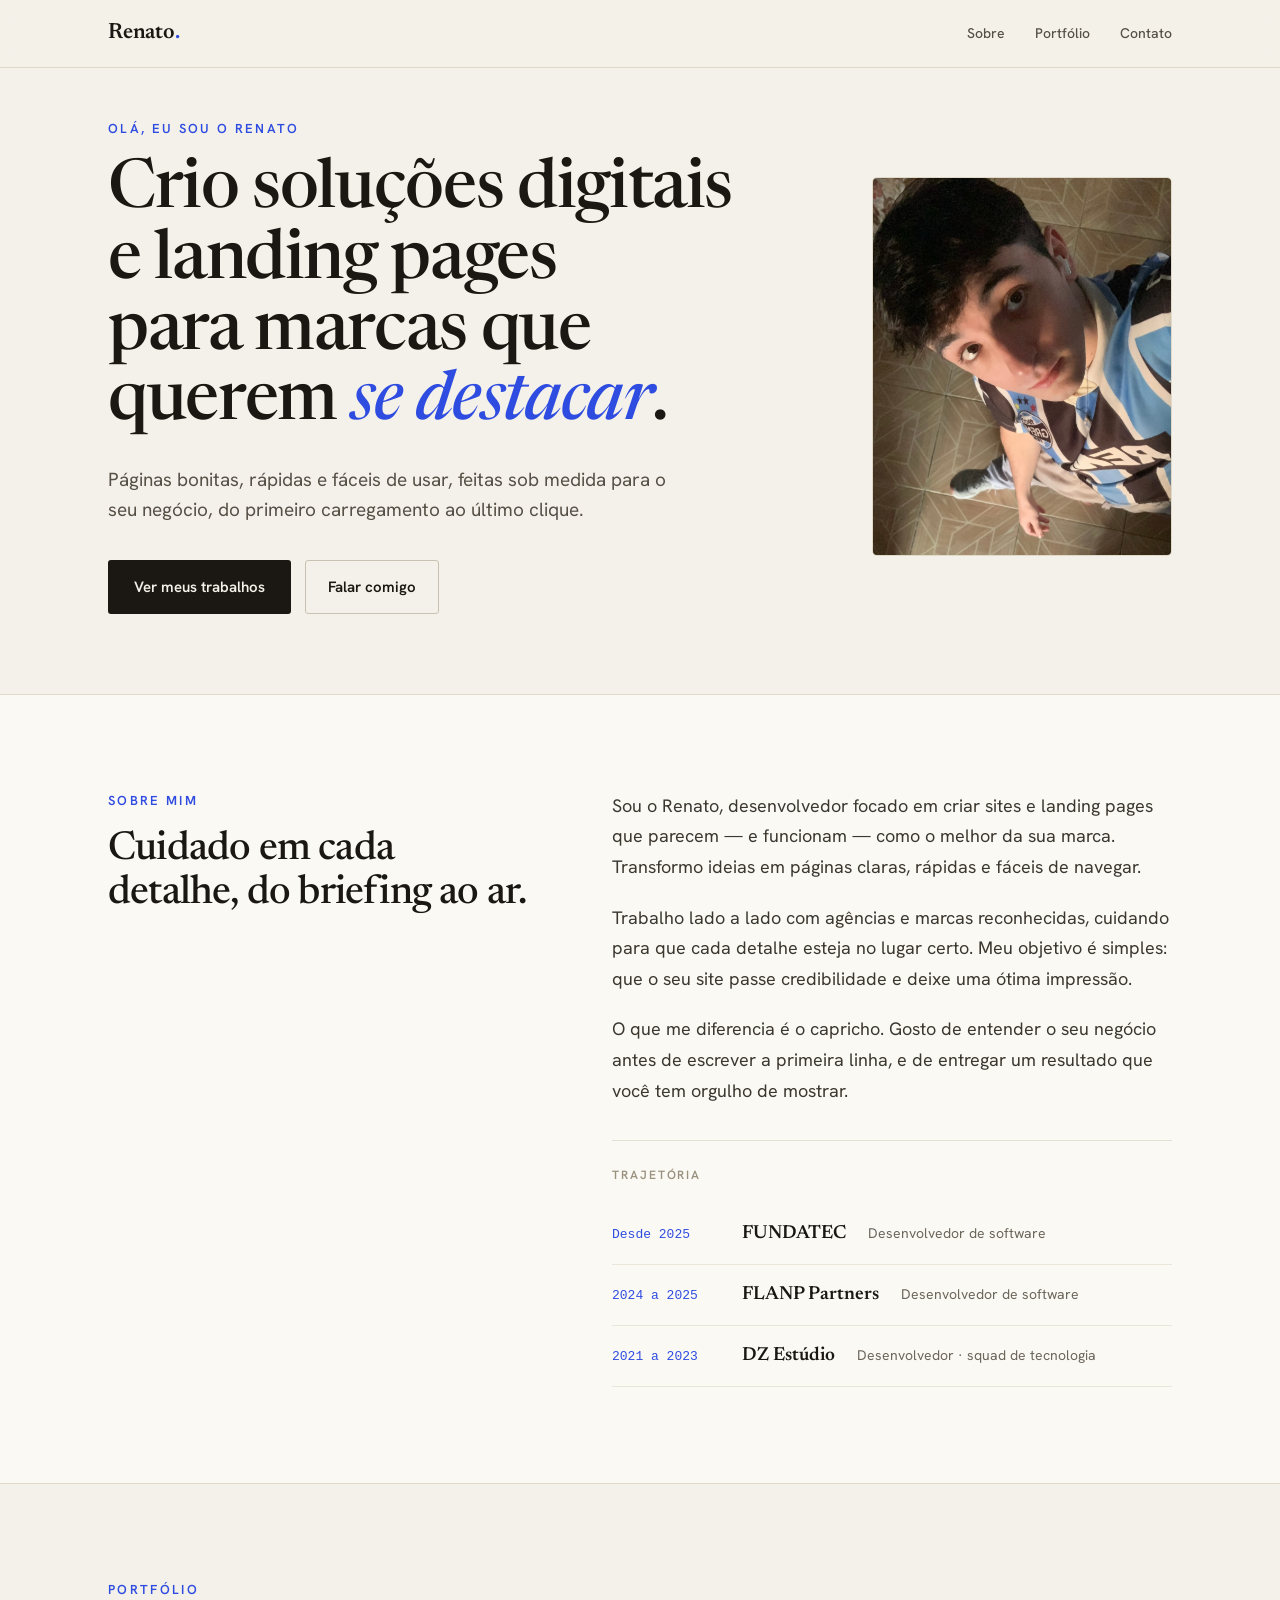
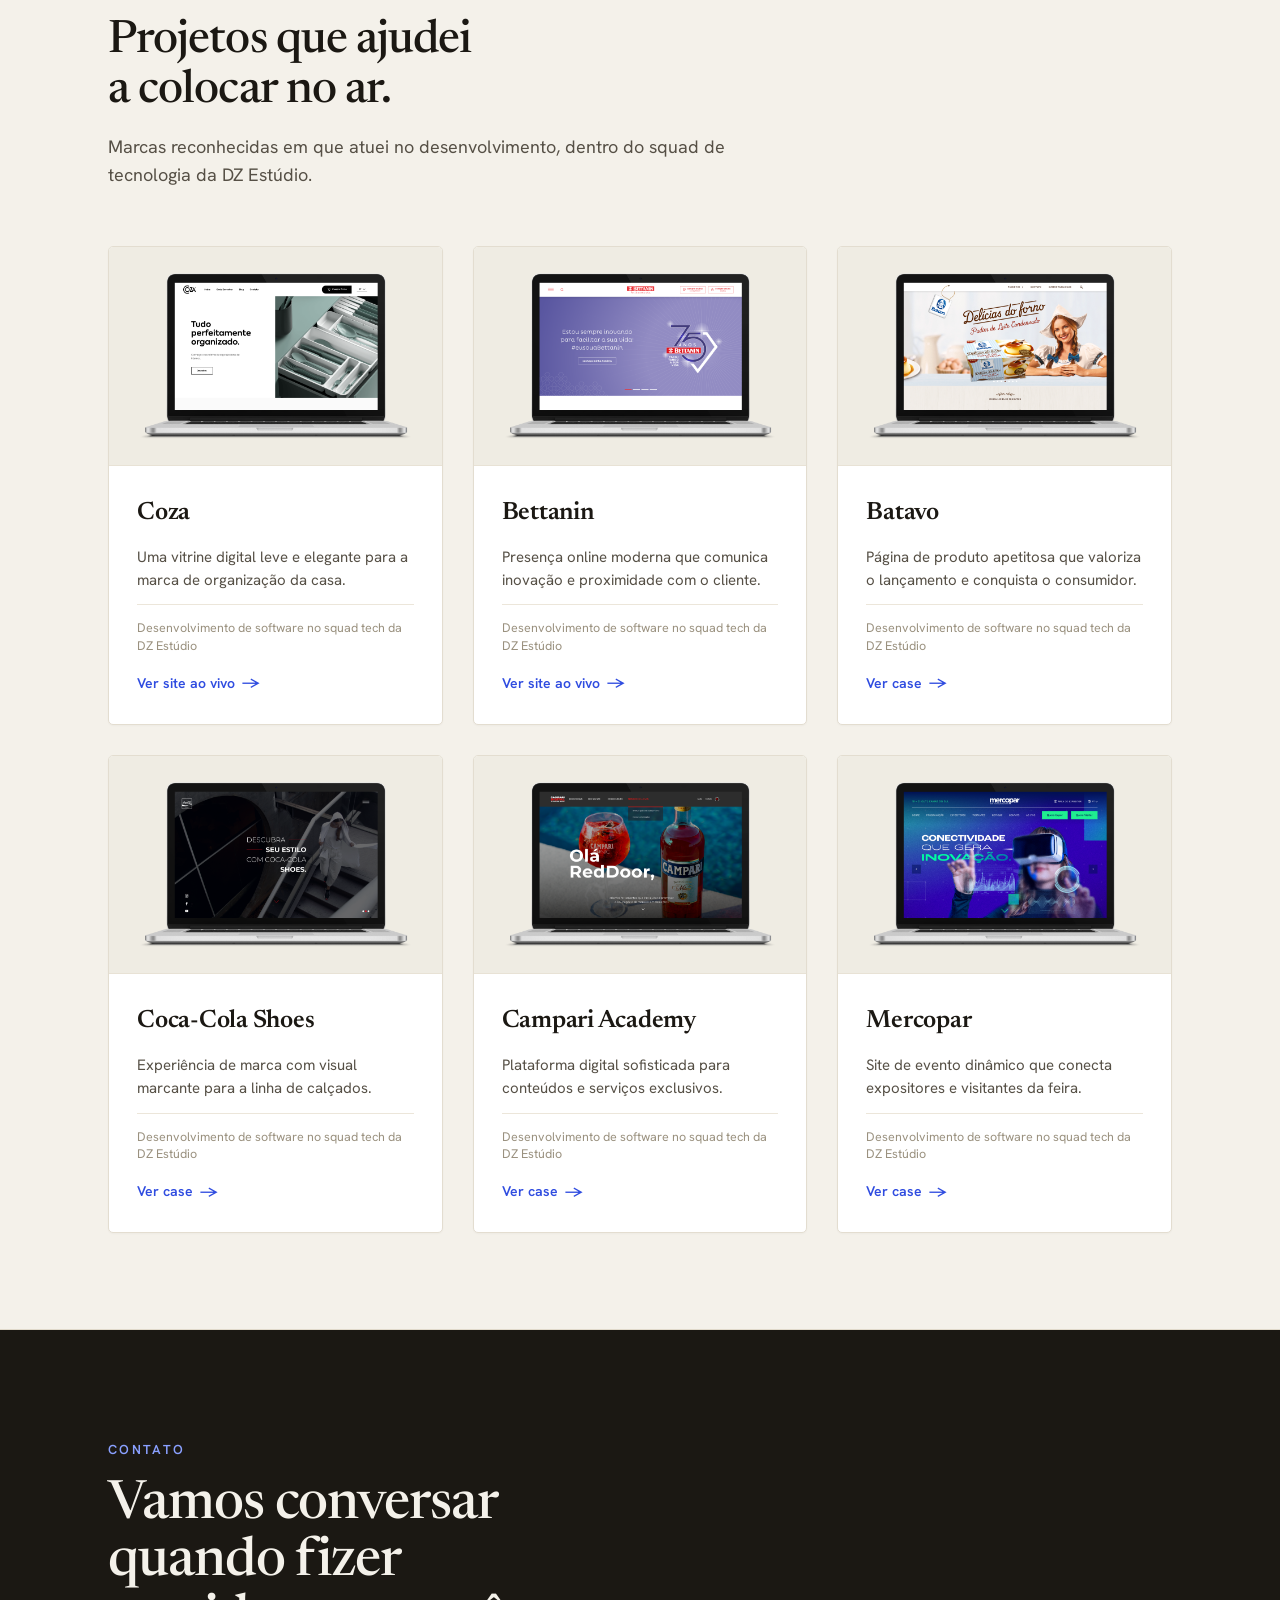
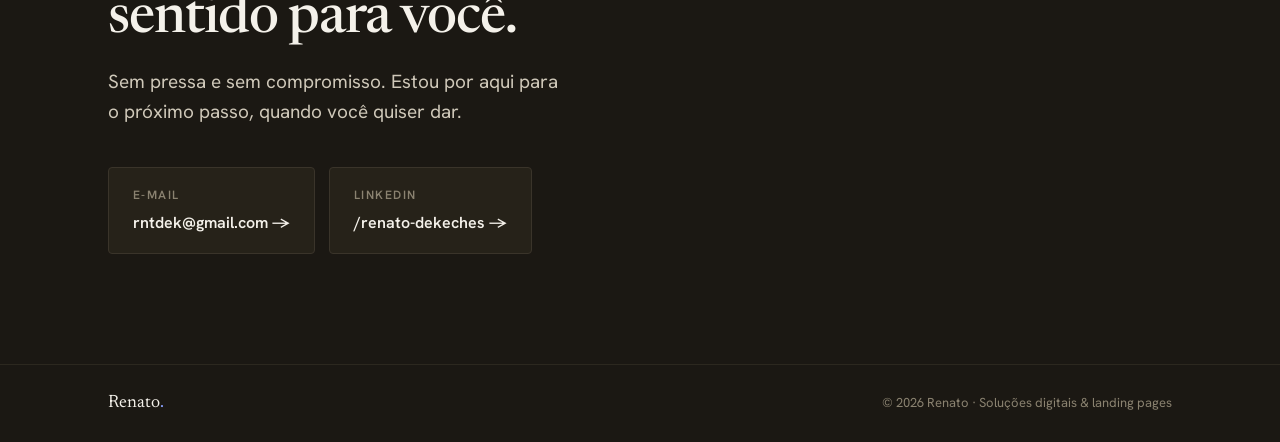
==== index.html @ 1111ec4d "pilot" ====
<!DOCTYPE html>
<html lang="pt-BR">
<head>
  <meta charset="utf-8">
  <meta name="viewport" content="width=device-width, initial-scale=1">
  <title>Renato · Desenvolvedor de software — Soluções digitais e landing pages</title>
  <meta name="description" content="Renato, desenvolvedor de software. Crio sites e landing pages bonitas, rápidas e fáceis de usar, sob medida para marcas que querem se destacar.">

  <!-- Fontes (Google Fonts) -->
  <link rel="preconnect" href="https://fonts.googleapis.com">
  <link rel="preconnect" href="https://fonts.gstatic.com" crossorigin>
  <link rel="stylesheet" href="https://fonts.googleapis.com/css2?family=Hanken+Grotesk:wght@400;500;600;700&family=Newsreader:ital,wght@0,400;0,500;0,600;1,400;1,500&display=swap">

  <!-- Estilos -->
  <link rel="stylesheet" href="css/style.css">
</head>
<body>

  <!-- ============================================================
       CABEÇALHO / NAVEGAÇÃO
       ============================================================ -->
  <header class="site-header">
    <div class="container site-header__inner">
      <a href="#top" class="brand">Renato<span class="brand__dot">.</span></a>
      <nav class="nav" aria-label="Navegação principal">
        <a href="#sobre" class="nav__link">Sobre</a>
        <a href="#portfolio" class="nav__link">Portfólio</a>
        <a href="#contato" class="nav__link">Contato</a>
      </nav>
    </div>
  </header>

  <a id="top"></a>

  <!-- ============================================================
       HERO
       ============================================================ -->
  <section class="hero">
    <div class="container hero__inner">
      <div class="hero__text">
        <p class="eyebrow">Olá, eu sou o Renato</p>
        <h1 class="hero__title">Crio soluções digitais e landing pages para marcas que querem <em>se destacar</em>.</h1>
        <p class="hero__lead">Páginas bonitas, rápidas e fáceis de usar, feitas sob medida para o seu negócio, do primeiro carregamento ao último clique.</p>
        <div class="btn-group">
          <a href="#portfolio" class="btn btn--solid">Ver meus trabalhos</a>
          <a href="#contato" class="btn btn--outline">Falar comigo</a>
        </div>
      </div>
      <div class="hero__media">
        <img src="imgs/photo.jpeg" alt="Retrato de Renato, desenvolvedor de software" class="hero__photo" width="1125" height="1613">
      </div>
    </div>
  </section>

  <!-- ============================================================
       SOBRE
       ============================================================ -->
  <section id="sobre" class="about">
    <div class="container about__inner">
      <div class="about__head">
        <p class="eyebrow">Sobre mim</p>
        <h2 class="about__title">Cuidado em cada detalhe, do briefing ao ar.</h2>
      </div>

      <div class="about__body">
        <p>Sou o Renato, desenvolvedor focado em criar sites e landing pages que parecem — e funcionam — como o melhor da sua marca. Transformo ideias em páginas claras, rápidas e fáceis de navegar.</p>
        <p>Trabalho lado a lado com agências e marcas reconhecidas, cuidando para que cada detalhe esteja no lugar certo. Meu objetivo é simples: que o seu site passe credibilidade e deixe uma ótima impressão.</p>
        <p>O que me diferencia é o capricho. Gosto de entender o seu negócio antes de escrever a primeira linha, e de entregar um resultado que você tem orgulho de mostrar.</p>

        <!-- Trajetória -->
        <div class="timeline">
          <p class="timeline__label">Trajetória</p>
          <ul class="timeline__list">
            <li class="timeline__item">
              <span class="timeline__period">Desde 2025</span>
              <span class="timeline__place">FUNDATEC</span>
              <span class="timeline__role">Desenvolvedor de software</span>
            </li>
            <li class="timeline__item">
              <span class="timeline__period">2024 a 2025</span>
              <span class="timeline__place">FLANP Partners</span>
              <span class="timeline__role">Desenvolvedor de software</span>
            </li>
            <li class="timeline__item">
              <span class="timeline__period">2021 a 2023</span>
              <span class="timeline__place">DZ Estúdio</span>
              <span class="timeline__role">Desenvolvedor · squad de tecnologia</span>
            </li>
          </ul>
        </div>
      </div>
    </div>
  </section>

  <!-- ============================================================
       PORTFÓLIO
       ============================================================ -->
  <section id="portfolio" class="portfolio">
    <div class="container">
      <div class="portfolio__head">
        <p class="eyebrow">Portfólio</p>
        <h2 class="portfolio__title">Projetos que ajudei a colocar no ar.</h2>
        <p class="portfolio__lead">Marcas reconhecidas em que atuei no desenvolvimento, dentro do squad de tecnologia da DZ Estúdio.</p>
      </div>

      <div class="portfolio__grid">

        <!-- Coza -->
        <article class="card">
          <div class="card__media">
            <img src="imgs/coza.png" alt="Site da marca Coza" loading="lazy" class="card__img">
          </div>
          <div class="card__body">
            <h3 class="card__title">Coza</h3>
            <p class="card__text">Uma vitrine digital leve e elegante para a marca de organização da casa.</p>
            <p class="card__role">Desenvolvimento de software no squad tech da DZ Estúdio</p>
            <a href="https://www.coza.com.br/" class="card__link" target="_blank" rel="noopener noreferrer">Ver site ao vivo <span aria-hidden="true">→</span></a>
          </div>
        </article>

        <!-- Bettanin -->
        <article class="card">
          <div class="card__media">
            <img src="imgs/bettanin.png" alt="Site da marca Bettanin" loading="lazy" class="card__img">
          </div>
          <div class="card__body">
            <h3 class="card__title">Bettanin</h3>
            <p class="card__text">Presença online moderna que comunica inovação e proximidade com o cliente.</p>
            <p class="card__role">Desenvolvimento de software no squad tech da DZ Estúdio</p>
            <a href="https://www.bettanin.com.br/" class="card__link" target="_blank" rel="noopener noreferrer">Ver site ao vivo <span aria-hidden="true">→</span></a>
          </div>
        </article>

        <!-- Batavo -->
        <article class="card">
          <div class="card__media">
            <img src="imgs/batavo.png" alt="Site da marca Batavo" loading="lazy" class="card__img">
          </div>
          <div class="card__body">
            <h3 class="card__title">Batavo</h3>
            <p class="card__text">Página de produto apetitosa que valoriza o lançamento e conquista o consumidor.</p>
            <p class="card__role">Desenvolvimento de software no squad tech da DZ Estúdio</p>
            <a href="https://www.linkedin.com/pulse/voc%C3%AA-conhece-o-squad-de-tecnologia-da-dz-dzestudio" class="card__link" target="_blank" rel="noopener noreferrer">Ver case <span aria-hidden="true">→</span></a>
          </div>
        </article>

        <!-- Coca-Cola Shoes -->
        <article class="card">
          <div class="card__media">
            <img src="imgs/cc-shoes.png" alt="Site da linha Coca-Cola Shoes" loading="lazy" class="card__img">
          </div>
          <div class="card__body">
            <h3 class="card__title">Coca-Cola Shoes</h3>
            <p class="card__text">Experiência de marca com visual marcante para a linha de calçados.</p>
            <p class="card__role">Desenvolvimento de software no squad tech da DZ Estúdio</p>
            <a href="https://www.linkedin.com/pulse/voc%C3%AA-conhece-o-squad-de-tecnologia-da-dz-dzestudio" class="card__link" target="_blank" rel="noopener noreferrer">Ver case <span aria-hidden="true">→</span></a>
          </div>
        </article>

        <!-- Campari Academy -->
        <article class="card">
          <div class="card__media">
            <img src="imgs/campari-academy.png" alt="Site da Campari Academy" loading="lazy" class="card__img">
          </div>
          <div class="card__body">
            <h3 class="card__title">Campari Academy</h3>
            <p class="card__text">Plataforma digital sofisticada para conteúdos e serviços exclusivos.</p>
            <p class="card__role">Desenvolvimento de software no squad tech da DZ Estúdio</p>
            <a href="#" class="card__link" target="_blank" rel="noopener noreferrer">Ver case <span aria-hidden="true">→</span></a>
          </div>
        </article>

        <!-- Mercopar -->
        <article class="card">
          <div class="card__media">
            <img src="imgs/mercopar2023.png" alt="Site do evento Mercopar 2023" loading="lazy" class="card__img">
          </div>
          <div class="card__body">
            <h3 class="card__title">Mercopar</h3>
            <p class="card__text">Site de evento dinâmico que conecta expositores e visitantes da feira.</p>
            <p class="card__role">Desenvolvimento de software no squad tech da DZ Estúdio</p>
            <a href="https://www.linkedin.com/pulse/voc%C3%AA-conhece-o-squad-de-tecnologia-da-dz-dzestudio" class="card__link" target="_blank" rel="noopener noreferrer">Ver case <span aria-hidden="true">→</span></a>
          </div>
        </article>

      </div>
    </div>
  </section>

  <!-- ============================================================
       CONTATO
       ============================================================ -->
  <section id="contato" class="contact">
    <div class="container">
      <p class="eyebrow eyebrow--light">Contato</p>
      <h2 class="contact__title">Vamos conversar quando fizer sentido para você.</h2>
      <p class="contact__lead">Sem pressa e sem compromisso. Estou por aqui para o próximo passo, quando você quiser dar.</p>

      <div class="contact__channels">
        <a href="mailto:rntdek@gmail.com" class="channel">
          <span class="channel__label">E-mail</span>
          <span class="channel__value">rntdek@gmail.com →</span>
        </a>
        <a href="https://www.linkedin.com/in/renato-dekeches/" class="channel" target="_blank" rel="noopener noreferrer">
          <span class="channel__label">LinkedIn</span>
          <span class="channel__value">/renato-dekeches →</span>
        </a>
      </div>
    </div>
  </section>

  <!-- ============================================================
       RODAPÉ
       ============================================================ -->
  <footer class="site-footer">
    <div class="container site-footer__inner">
      <span class="site-footer__brand">Renato<span class="brand__dot brand__dot--light">.</span></span>
      <span>© <span id="year">2026</span> Renato · Soluções digitais &amp; landing pages</span>
    </div>
  </footer>

  <script src="js/script.js" defer></script>
</body>
</html>
---- css/style.css ----
/* ============================================================
   PORTFÓLIO RENATO — Folha de estilo
   Organização:
     1. Variáveis (cores, fontes, espaçamentos)
     2. Reset e base
     3. Utilitários (container, eyebrow, botões)
     4. Cabeçalho / navegação
     5. Hero
     6. Sobre + Trajetória
     7. Portfólio (grid + cards)
     8. Contato
     9. Rodapé
    10. Responsivo (ajustes mobile)
   ============================================================ */

/* ============================================================
   1. VARIÁVEIS
   ============================================================ */
:root {
  /* Cores — claras */
  --cor-fundo: #f4f1ea;
  --cor-fundo-suave: #fbf9f4;
  --cor-fundo-card: #ffffff;
  --cor-texto: #1b1813;
  --cor-texto-suave: #565046;
  --cor-texto-medio: #6b655a;
  --cor-texto-fraco: #9a917f;

  /* Cores — acento */
  --cor-acento: #2f4ce0;
  --cor-acento-claro: #8aa0ff;

  /* Cores — bordas */
  --cor-borda: #e0d9ca;
  --cor-borda-clara: #ece6da;
  --cor-borda-card: #e3ddd0;

  /* Cores — seção escura (contato/rodapé) */
  --cor-escuro-fundo: #1b1813;
  --cor-escuro-card: #262219;
  --cor-escuro-borda: #3a342a;
  --cor-escuro-texto: #f4f1ea;
  --cor-escuro-texto-suave: #cfc8b9;
  --cor-escuro-muted: #8a8270;

  /* Tipografia */
  --fonte-corpo: 'Hanken Grotesk', system-ui, -apple-system, BlinkMacSystemFont, sans-serif;
  --fonte-titulo: 'Newsreader', Georgia, 'Times New Roman', serif;
  --fonte-mono: ui-monospace, SFMono-Regular, Menlo, monospace;

  /* Layout / espaçamentos */
  --largura-max: 1160px;
  --espaco-lateral: clamp(20px, 5vw, 48px);
  --raio: 5px;
}

/* ============================================================
   2. RESET E BASE
   ============================================================ */
* {
  margin: 0;
  padding: 0;
  box-sizing: border-box;
}

html {
  scroll-behavior: smooth;
}

body {
  background: var(--cor-fundo);
  color: var(--cor-texto);
  font-family: var(--fonte-corpo);
  line-height: 1.6;
  -webkit-font-smoothing: antialiased;
}

img {
  max-width: 100%;
  display: block;
}

a {
  color: inherit;
}

::selection {
  background: var(--cor-acento);
  color: #fff;
}

/* ============================================================
   3. UTILITÁRIOS
   ============================================================ */
.container {
  max-width: var(--largura-max);
  margin: 0 auto;
  padding-left: var(--espaco-lateral);
  padding-right: var(--espaco-lateral);
}

/* Rótulo pequeno em maiúsculas acima dos títulos */
.eyebrow {
  font-size: 13px;
  letter-spacing: 0.18em;
  text-transform: uppercase;
  color: var(--cor-acento);
  font-weight: 600;
  margin-bottom: 16px;
}

.eyebrow--light {
  color: var(--cor-acento-claro);
}

/* Botões */
.btn-group {
  display: flex;
  flex-wrap: wrap;
  gap: 14px;
}

.btn {
  display: inline-flex;
  align-items: center;
  gap: 8px;
  text-decoration: none;
  font-size: 15px;
  font-weight: 600;
  padding: 14px 26px;
  border-radius: 3px;
  transition: opacity 0.2s ease, background-color 0.2s ease;
}

.btn--solid {
  background: var(--cor-texto);
  color: var(--cor-fundo);
}

.btn--solid:hover {
  opacity: 0.88;
}

.btn--outline {
  background: transparent;
  color: var(--cor-texto);
  border: 1px solid #c9c1b1;
  padding: 14px 22px;
}

.btn--outline:hover {
  background: rgba(27, 24, 19, 0.05);
}

/* Marca / logo textual */
.brand {
  font-family: var(--fonte-titulo);
  font-size: 22px;
  font-weight: 600;
  letter-spacing: -0.01em;
  text-decoration: none;
  color: var(--cor-texto);
}

.brand__dot {
  color: var(--cor-acento);
}

.brand__dot--light {
  color: var(--cor-acento-claro);
}

/* ============================================================
   4. CABEÇALHO / NAVEGAÇÃO
   ============================================================ */
.site-header {
  position: sticky;
  top: 0;
  z-index: 20;
  background: rgba(244, 241, 234, 0.82);
  backdrop-filter: blur(10px);
  -webkit-backdrop-filter: blur(10px);
  border-bottom: 1px solid var(--cor-borda);
}

.site-header__inner {
  display: flex;
  align-items: center;
  justify-content: space-between;
  gap: 16px;
  padding-top: 16px;
  padding-bottom: 16px;
}

.nav {
  display: flex;
  align-items: center;
  gap: clamp(14px, 3vw, 30px);
  font-size: 14px;
  font-weight: 500;
}

.nav__link {
  color: var(--cor-texto-suave);
  text-decoration: none;
  transition: color 0.2s ease;
}

.nav__link:hover {
  color: var(--cor-acento);
}

/* ============================================================
   5. HERO
   ============================================================ */
.hero__inner {
  display: flex;
  flex-wrap: wrap;
  gap: clamp(32px, 5vw, 64px);
  align-items: center;
  padding-top: clamp(28px, 4vw, 56px);
  padding-bottom: clamp(36px, 7vw, 80px);
}

.hero__text {
  flex: 1 1 420px;
  min-width: 300px;
}

.hero__title {
  font-family: var(--fonte-titulo);
  font-weight: 500;
  font-size: clamp(38px, 6.4vw, 68px);
  line-height: 1.04;
  letter-spacing: -0.02em;
  margin-bottom: 26px;
  text-wrap: balance;
}

.hero__title em {
  font-style: italic;
  color: var(--cor-acento);
}

.hero__lead {
  font-size: clamp(16px, 2vw, 19px);
  color: var(--cor-texto-suave);
  max-width: 30em;
  margin-bottom: 34px;
}

.hero__media {
  flex: 0 1 300px;
  min-width: 240px;
  display: flex;
  justify-content: center;
}

.hero__photo {
  width: 100%;
  max-width: 320px;
  height: auto;
  border-radius: var(--raio);
  border: 1px solid var(--cor-borda);
}

/* ============================================================
   6. SOBRE + TRAJETÓRIA
   ============================================================ */
.about {
  border-top: 1px solid var(--cor-borda);
  background: var(--cor-fundo-suave);
}

.about__inner {
  display: flex;
  flex-wrap: wrap;
  gap: clamp(36px, 6vw, 80px);
  padding-top: clamp(48px, 8vw, 96px);
  padding-bottom: clamp(48px, 8vw, 96px);
}

.about__head {
  flex: 1 1 260px;
  min-width: 240px;
}

.about__title {
  font-family: var(--fonte-titulo);
  font-weight: 500;
  font-size: clamp(28px, 4vw, 40px);
  line-height: 1.1;
  letter-spacing: -0.02em;
  text-wrap: balance;
}

.about__body {
  flex: 2 1 420px;
  min-width: 300px;
  display: flex;
  flex-direction: column;
  gap: 20px;
  font-size: clamp(16px, 1.6vw, 18px);
  line-height: 1.7;
  color: #3c3830;
  max-width: 56ch;
}

/* Trajetória */
.timeline {
  margin-top: 14px;
  border-top: 1px solid #e6e0d3;
  padding-top: 24px;
}

.timeline__label {
  font-size: 12px;
  letter-spacing: 0.16em;
  text-transform: uppercase;
  color: var(--cor-texto-fraco);
  font-weight: 600;
  margin-bottom: 18px;
}

.timeline__list {
  list-style: none;
  display: flex;
  flex-direction: column;
}

.timeline__item {
  display: flex;
  flex-wrap: wrap;
  gap: 6px 22px;
  align-items: baseline;
  padding: 14px 0;
  border-bottom: 1px solid var(--cor-borda-clara);
}

.timeline__period {
  font-family: var(--fonte-mono);
  font-size: 13px;
  color: var(--cor-acento);
  min-width: 108px;
  font-weight: 500;
}

.timeline__place {
  font-family: var(--fonte-titulo);
  font-size: 19px;
  font-weight: 600;
  color: var(--cor-texto);
}

.timeline__role {
  font-size: 14px;
  color: var(--cor-texto-medio);
}

/* ============================================================
   7. PORTFÓLIO (grid + cards)
   ============================================================ */
.portfolio {
  border-top: 1px solid var(--cor-borda);
}

.portfolio > .container {
  padding-top: clamp(48px, 8vw, 96px);
  padding-bottom: clamp(48px, 8vw, 96px);
}

.portfolio__head {
  max-width: 640px;
  margin-bottom: clamp(34px, 5vw, 56px);
}

.portfolio__title {
  font-family: var(--fonte-titulo);
  font-weight: 500;
  font-size: clamp(28px, 4.4vw, 46px);
  line-height: 1.08;
  letter-spacing: -0.02em;
  margin-bottom: 16px;
  text-wrap: balance;
}

.portfolio__lead {
  font-size: clamp(15px, 1.7vw, 18px);
  color: var(--cor-texto-suave);
}

.portfolio__grid {
  display: grid;
  grid-template-columns: repeat(auto-fill, minmax(300px, 1fr));
  gap: clamp(20px, 2.5vw, 30px);
}

/* Card de projeto */
.card {
  display: flex;
  flex-direction: column;
  background: var(--cor-fundo-card);
  border: 1px solid var(--cor-borda-card);
  border-radius: var(--raio);
  overflow: hidden;
  box-shadow: 0 1px 2px rgba(27, 24, 19, 0.03);
  transition: transform 0.2s ease, box-shadow 0.2s ease;
}

.card:hover {
  transform: translateY(-3px);
  box-shadow: 0 10px 26px rgba(27, 24, 19, 0.08);
}

.card__media {
  background: #efece3;
  aspect-ratio: 16 / 10;
  display: flex;
  align-items: center;
  justify-content: center;
  padding: clamp(14px, 3vw, 26px);
  border-bottom: 1px solid #e8e2d5;
}

.card__img {
  max-width: 100%;
  max-height: 100%;
  object-fit: contain;
}

.card__body {
  padding: clamp(20px, 3vw, 28px);
  display: flex;
  flex-direction: column;
  gap: 12px;
  flex: 1;
}

.card__title {
  font-family: var(--fonte-titulo);
  font-weight: 600;
  font-size: clamp(21px, 2.2vw, 25px);
  letter-spacing: -0.01em;
}

.card__text {
  font-size: 15px;
  line-height: 1.55;
  color: var(--cor-texto-suave);
  flex: 1;
}

.card__role {
  font-size: 12.5px;
  line-height: 1.4;
  color: var(--cor-texto-fraco);
  padding-top: 14px;
  border-top: 1px solid var(--cor-borda-clara);
}

.card__link {
  display: inline-flex;
  align-items: center;
  gap: 7px;
  align-self: flex-start;
  color: var(--cor-acento);
  text-decoration: none;
  font-size: 14px;
  font-weight: 600;
  margin-top: 4px;
}

.card__link:hover {
  text-decoration: underline;
}

.card__link span {
  font-size: 16px;
}

/* ============================================================
   8. CONTATO
   ============================================================ */
.contact {
  border-top: 1px solid var(--cor-borda);
  background: var(--cor-escuro-fundo);
  color: var(--cor-escuro-texto);
}

.contact > .container {
  padding-top: clamp(56px, 9vw, 110px);
  padding-bottom: clamp(56px, 9vw, 110px);
}

.contact__title {
  font-family: var(--fonte-titulo);
  font-weight: 500;
  font-size: clamp(30px, 5vw, 54px);
  line-height: 1.06;
  letter-spacing: -0.02em;
  margin-bottom: 18px;
  max-width: 16ch;
  text-wrap: balance;
}

.contact__lead {
  font-size: clamp(16px, 1.8vw, 19px);
  color: var(--cor-escuro-texto-suave);
  max-width: 42ch;
  margin-bottom: 40px;
}

.contact__channels {
  display: flex;
  flex-wrap: wrap;
  gap: 14px;
}

.channel {
  display: flex;
  flex-direction: column;
  gap: 4px;
  text-decoration: none;
  background: var(--cor-escuro-card);
  border: 1px solid var(--cor-escuro-borda);
  border-radius: 4px;
  padding: 18px 24px;
  min-width: 200px;
  transition: border-color 0.2s ease, transform 0.2s ease;
}

.channel:hover {
  border-color: var(--cor-acento-claro);
  transform: translateY(-2px);
}

.channel__label {
  font-size: 12px;
  letter-spacing: 0.12em;
  text-transform: uppercase;
  color: var(--cor-escuro-muted);
  font-weight: 600;
}

.channel__value {
  font-size: 16px;
  color: var(--cor-escuro-texto);
  font-weight: 600;
}

/* ============================================================
   9. RODAPÉ
   ============================================================ */
.site-footer {
  background: var(--cor-escuro-fundo);
  color: var(--cor-escuro-muted);
  border-top: 1px solid #2c281f;
}

.site-footer__inner {
  display: flex;
  flex-wrap: wrap;
  gap: 10px;
  align-items: center;
  justify-content: space-between;
  font-size: 13px;
  padding-top: 24px;
  padding-bottom: 24px;
}

.site-footer__brand {
  font-family: var(--fonte-titulo);
  font-size: 18px;
  color: var(--cor-escuro-texto);
}

/* ============================================================
   10. RESPONSIVO (ajustes mobile)
   O layout já é fluido via flex-wrap, grid auto-fill e clamp().
   Aqui ficam só os ajustes finos para telas pequenas.
   ============================================================ */
@media (max-width: 600px) {
  /* No mobile a foto aparece antes do texto no hero */
  .hero__media {
    order: -1;
  }

  /* Card de projeto ocupa a largura toda */
  .portfolio__grid {
    grid-template-columns: 1fr;
  }

  /* Canais de contato empilhados em largura total */
  .channel {
    flex: 1 1 100%;
  }
}
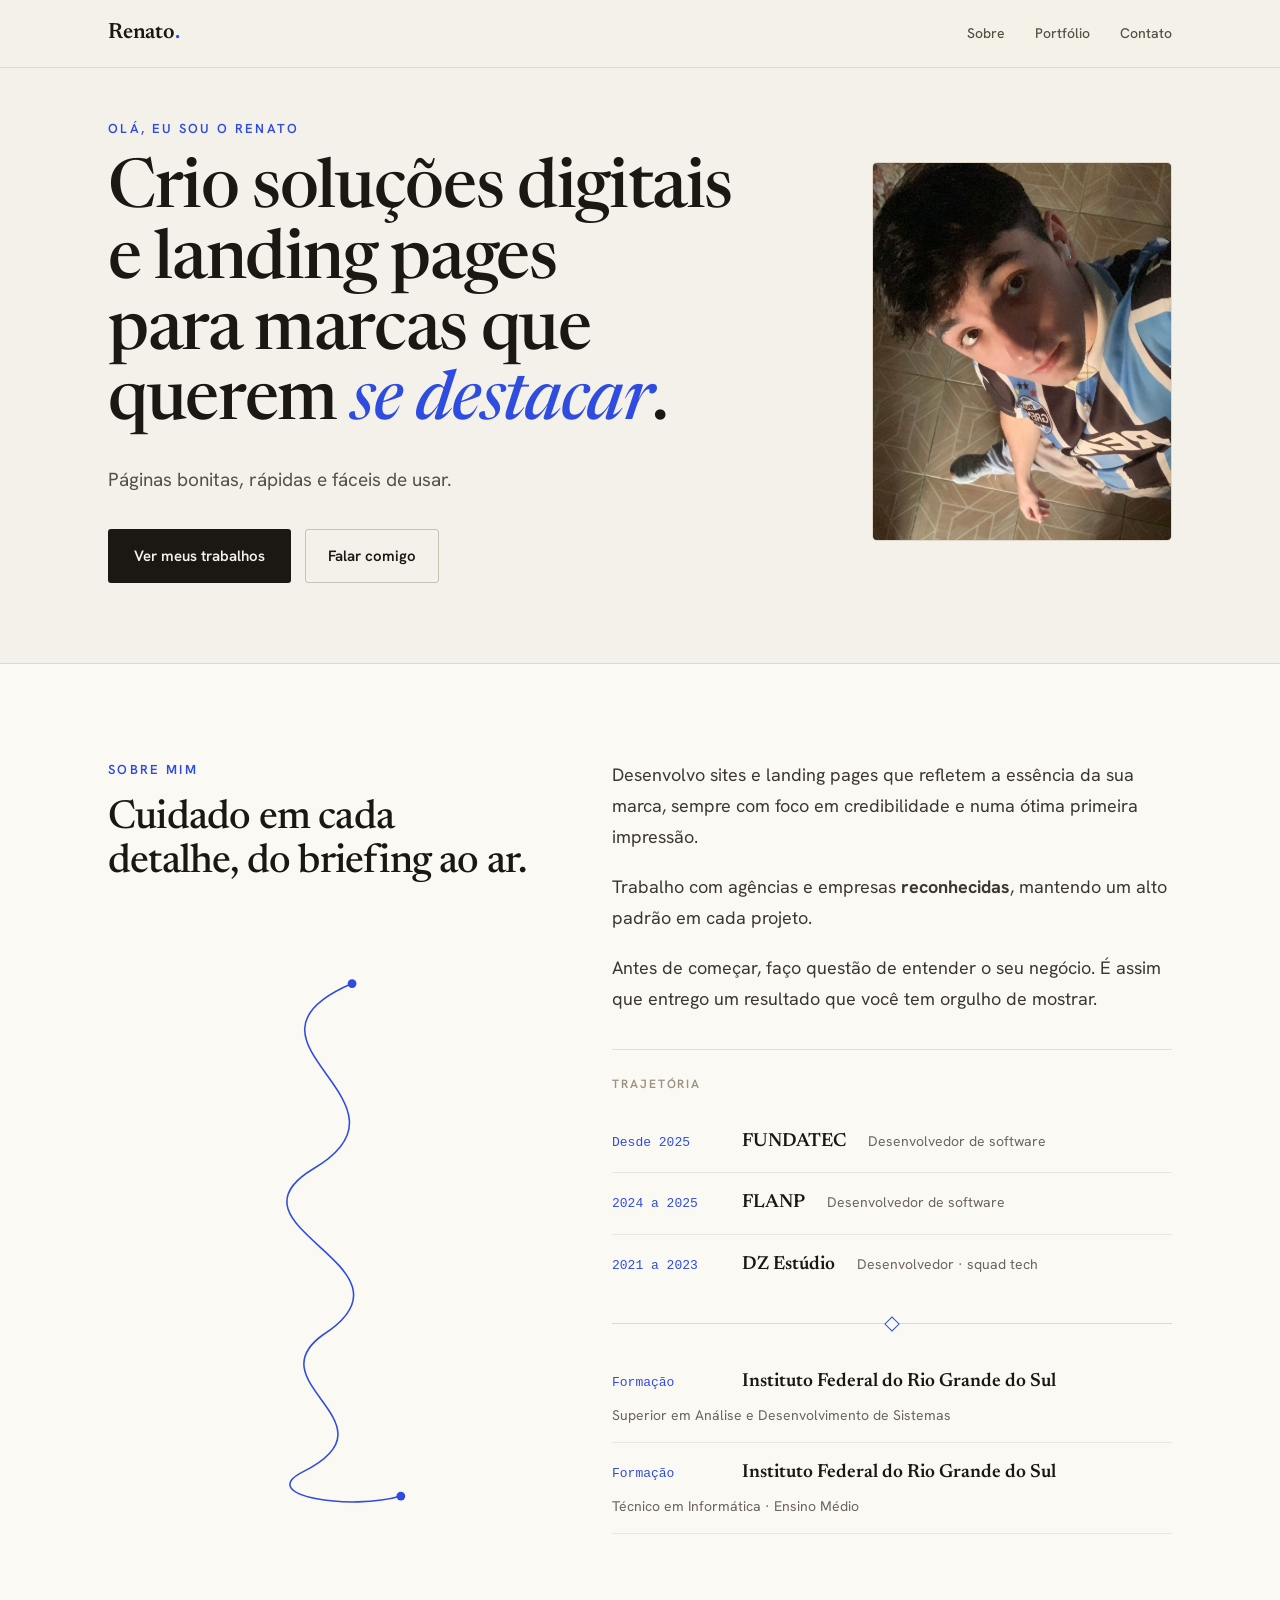
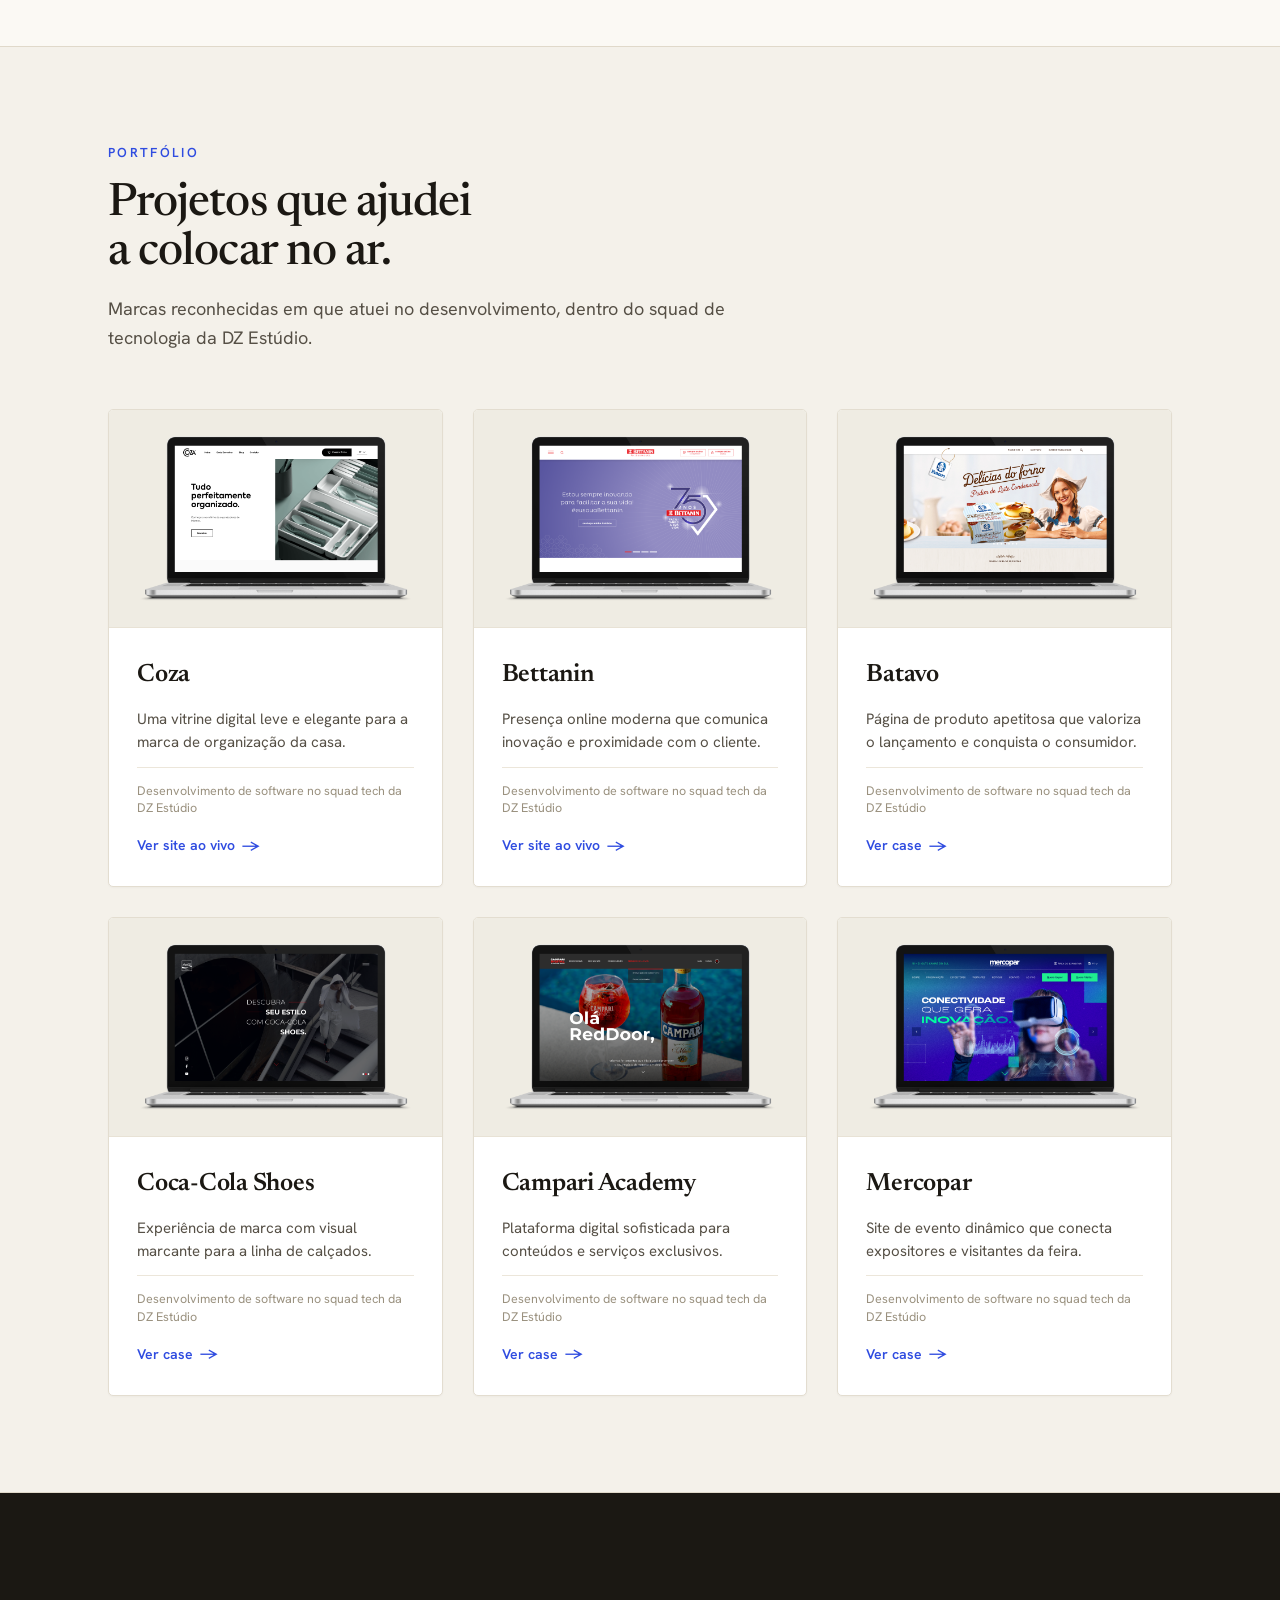
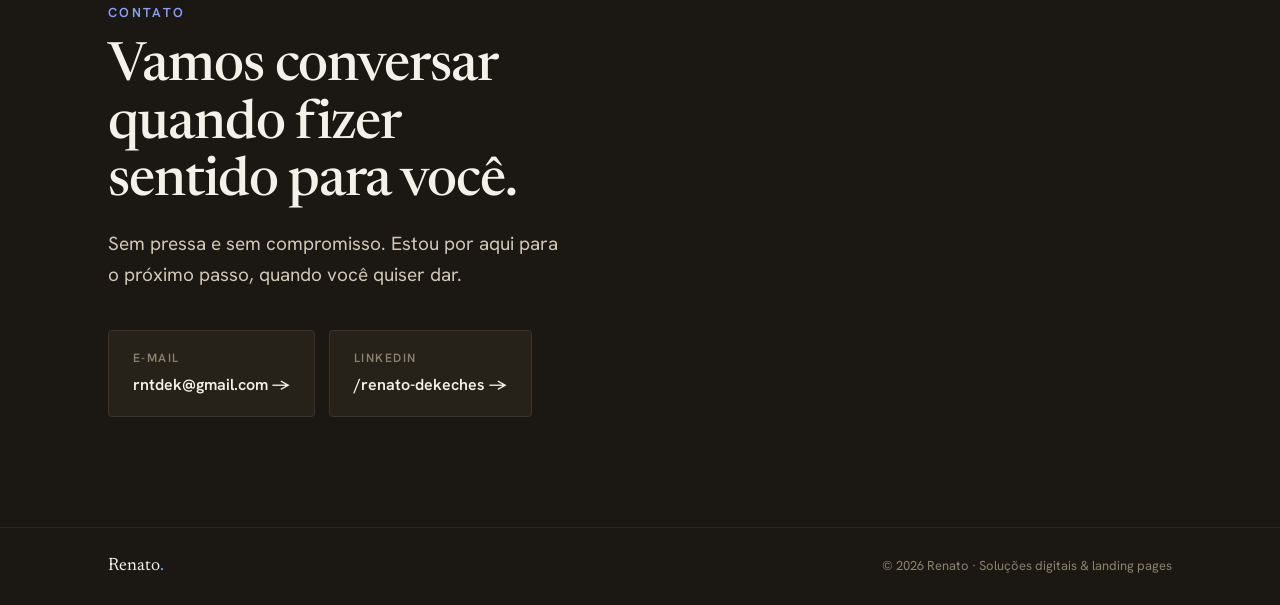
==== commit eeba0e26: "adjustments" ====
--- a/index.html
+++ b/index.html
@@ -40,7 +40,7 @@
       <div class="hero__text">
         <p class="eyebrow">Olá, eu sou o Renato</p>
         <h1 class="hero__title">Crio soluções digitais e landing pages para marcas que querem <em>se destacar</em>.</h1>
-        <p class="hero__lead">Páginas bonitas, rápidas e fáceis de usar, feitas sob medida para o seu negócio, do primeiro carregamento ao último clique.</p>
+        <p class="hero__lead">Páginas bonitas, rápidas e fáceis de usar.</p>
         <div class="btn-group">
           <a href="#portfolio" class="btn btn--solid">Ver meus trabalhos</a>
           <a href="#contato" class="btn btn--outline">Falar comigo</a>
@@ -60,12 +60,19 @@
       <div class="about__head">
         <p class="eyebrow">Sobre mim</p>
         <h2 class="about__title">Cuidado em cada detalhe, do briefing ao ar.</h2>
+        <div class="about__sketch" aria-hidden="true">
+          <svg class="sketch" viewBox="0 0 420 640" preserveAspectRatio="xMidYMid meet">
+            <path class="sketch__line" d="M250,60 C110,120 330,180 210,250 C110,310 330,350 220,420 C150,470 300,510 200,560 C150,585 250,600 300,585" fill="none" stroke="var(--cor-acento)" stroke-width="1.6" stroke-linecap="round"></path>
+            <circle class="sketch__dot" cx="250" cy="60" r="4.5" fill="var(--cor-acento)"></circle>
+            <circle class="sketch__dot sketch__dot--end" cx="300" cy="585" r="4.5" fill="var(--cor-acento)"></circle>
+          </svg>
+        </div>
       </div>
 
       <div class="about__body">
-        <p>Sou o Renato, desenvolvedor focado em criar sites e landing pages que parecem — e funcionam — como o melhor da sua marca. Transformo ideias em páginas claras, rápidas e fáceis de navegar.</p>
-        <p>Trabalho lado a lado com agências e marcas reconhecidas, cuidando para que cada detalhe esteja no lugar certo. Meu objetivo é simples: que o seu site passe credibilidade e deixe uma ótima impressão.</p>
-        <p>O que me diferencia é o capricho. Gosto de entender o seu negócio antes de escrever a primeira linha, e de entregar um resultado que você tem orgulho de mostrar.</p>
+        <p>Desenvolvo sites e landing pages que refletem a essência da sua marca, sempre com foco em credibilidade e numa ótima primeira impressão.</p>
+<p>Trabalho com agências e empresas <b>reconhecidas</b>, mantendo um alto padrão em cada projeto.</p>
+<p>Antes de começar, faço questão de entender o seu negócio. É assim que entrego um resultado que você tem orgulho de mostrar.</p>
 
         <!-- Trajetória -->
         <div class="timeline">
@@ -78,13 +85,23 @@
             </li>
             <li class="timeline__item">
               <span class="timeline__period">2024 a 2025</span>
-              <span class="timeline__place">FLANP Partners</span>
+              <span class="timeline__place">FLANP</span>
               <span class="timeline__role">Desenvolvedor de software</span>
             </li>
-            <li class="timeline__item">
+            <li class="timeline__item" style="border-bottom: none;">
               <span class="timeline__period">2021 a 2023</span>
               <span class="timeline__place">DZ Estúdio</span>
-              <span class="timeline__role">Desenvolvedor · squad de tecnologia</span>
+              <span class="timeline__role">Desenvolvedor · squad tech</span>
+            </li>
+            <li class="timeline__item timeline__item--divider">
+              <span class="timeline__period">Formação</span>
+              <span class="timeline__place">Instituto Federal do Rio Grande do Sul</span>
+              <span class="timeline__role">Superior em Análise e Desenvolvimento de Sistemas</span>
+            </li>
+            <li class="timeline__item">
+              <span class="timeline__period">Formação</span>
+              <span class="timeline__place">Instituto Federal do Rio Grande do Sul</span>
+              <span class="timeline__role">Técnico em Informática · Ensino Médio</span>
             </li>
           </ul>
         </div>
--- a/css/style.css
+++ b/css/style.css
@@ -281,8 +281,44 @@
 }
 
 .about__head {
-  flex: 1 1 260px;
+  flex: 1 1;
   min-width: 240px;
+}
+
+.about__sketch {
+  margin-top: 40px;
+  max-width: 410px;
+}
+
+.sketch {
+  display: block;
+  width: 100%;
+  height: auto;
+}
+
+.sketch__line {
+  stroke-dasharray: 1500;
+  stroke-dashoffset: 1500;
+  animation: sketch-draw 2.6s cubic-bezier(0.4, 0, 0.2, 1) forwards 0.2s;
+}
+
+.sketch__dot--end {
+  opacity: 0;
+  animation: sketch-fadein 0.4s ease forwards 2.7s;
+}
+
+@keyframes sketch-draw {
+  to { stroke-dashoffset: 0; }
+}
+
+@keyframes sketch-fadein {
+  from { opacity: 0; }
+  to { opacity: 1; }
+}
+
+@media (prefers-reduced-motion: reduce) {
+  .sketch__line { animation: none; stroke-dashoffset: 0; }
+  .sketch__dot--end { animation: none; opacity: 1; }
 }
 
 .about__title {
@@ -335,6 +371,27 @@
   align-items: baseline;
   padding: 14px 0;
   border-bottom: 1px solid var(--cor-borda-clara);
+}
+
+/* Divisor entre experiência profissional e formação:
+   linha de separação com um losango de acento centralizado sobre ela */
+.timeline__item--divider {
+  position: relative;
+  margin-top: 28px;
+  padding-top: 42px;
+  border-top: 1px solid var(--cor-borda);
+}
+
+.timeline__item--divider::before {
+  content: "";
+  position: absolute;
+  top: 0;
+  left: 50%;
+  width: 9px;
+  height: 9px;
+  background: var(--cor-fundo-suave);
+  border: 1.5px solid var(--cor-acento);
+  transform: translate(-50%, -50%) rotate(45deg);
 }
 
 .timeline__period {
@@ -579,12 +636,59 @@
    O layout já é fluido via flex-wrap, grid auto-fill e clamp().
    Aqui ficam só os ajustes finos para telas pequenas.
    ============================================================ */
-@media (max-width: 600px) {
+@media (max-width: 847px) {
   /* No mobile a foto aparece antes do texto no hero */
   .hero__media {
     order: -1;
   }
 
+  /* Hero centralizado no celular para não ficar torto.
+     Vira coluna: cada bloco ocupa a largura toda e centraliza,
+     mantendo a foto antes do texto via order. */
+  .hero__inner {
+    flex-direction: column;
+    align-items: center;
+    text-align: center;
+  }
+
+  .hero__text {
+    width: 100%;
+  }
+
+  .hero__lead {
+    margin-left: auto;
+    margin-right: auto;
+  }
+
+  .btn-group {
+    justify-content: center;
+  }
+
+  /* Foto de perfil menor em telas estreitas */
+  .hero__photo {
+    max-width: 220px;
+  }
+
+  /* Esconde o traço desenhado no celular */
+  .about__sketch {
+    display: none;
+  }
+
+  /* Seção "Sobre mim" empilhada (uma embaixo da outra) e centralizada */
+  .about__inner {
+    flex-direction: column;
+    align-items: center;
+    text-align: center;
+  }
+
+  .about__body {
+    align-items: center;
+  }
+
+  .timeline__item {
+    justify-content: center;
+  }
+
   /* Card de projeto ocupa a largura toda */
   .portfolio__grid {
     grid-template-columns: 1fr;
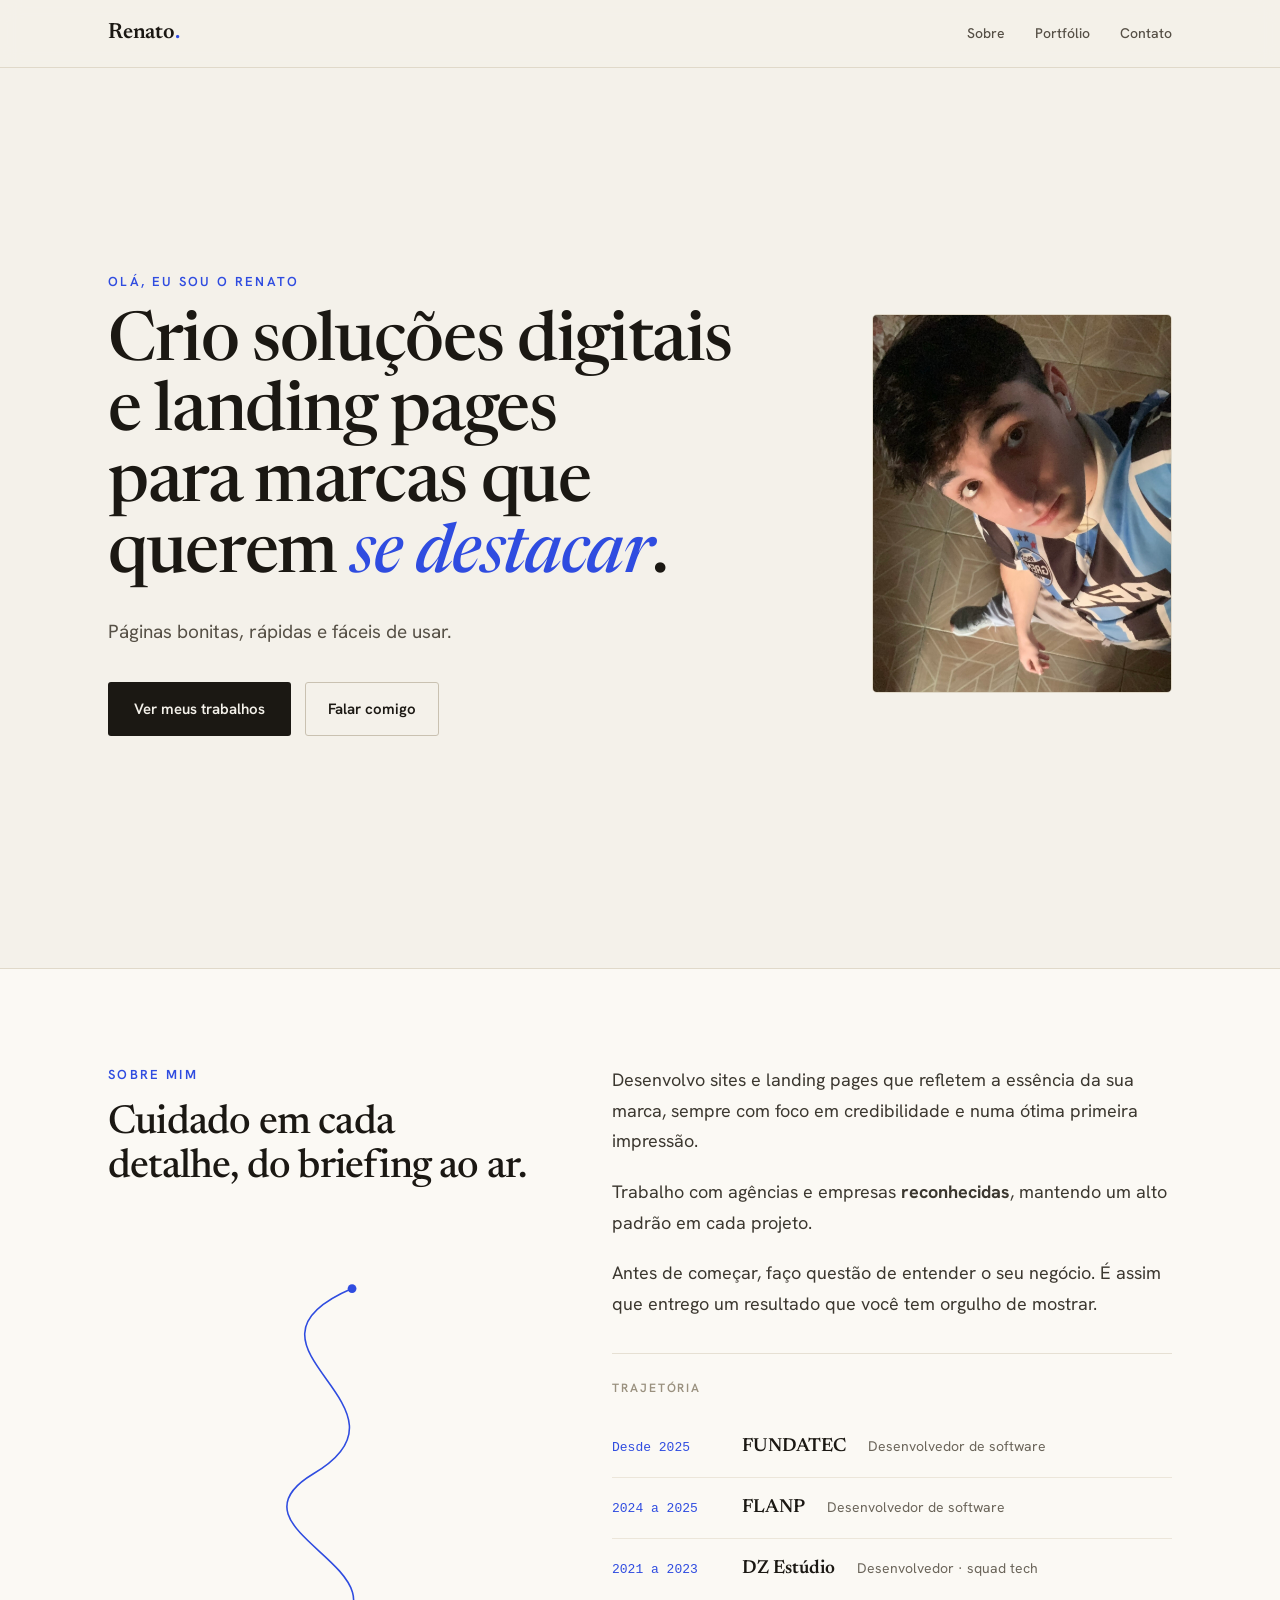
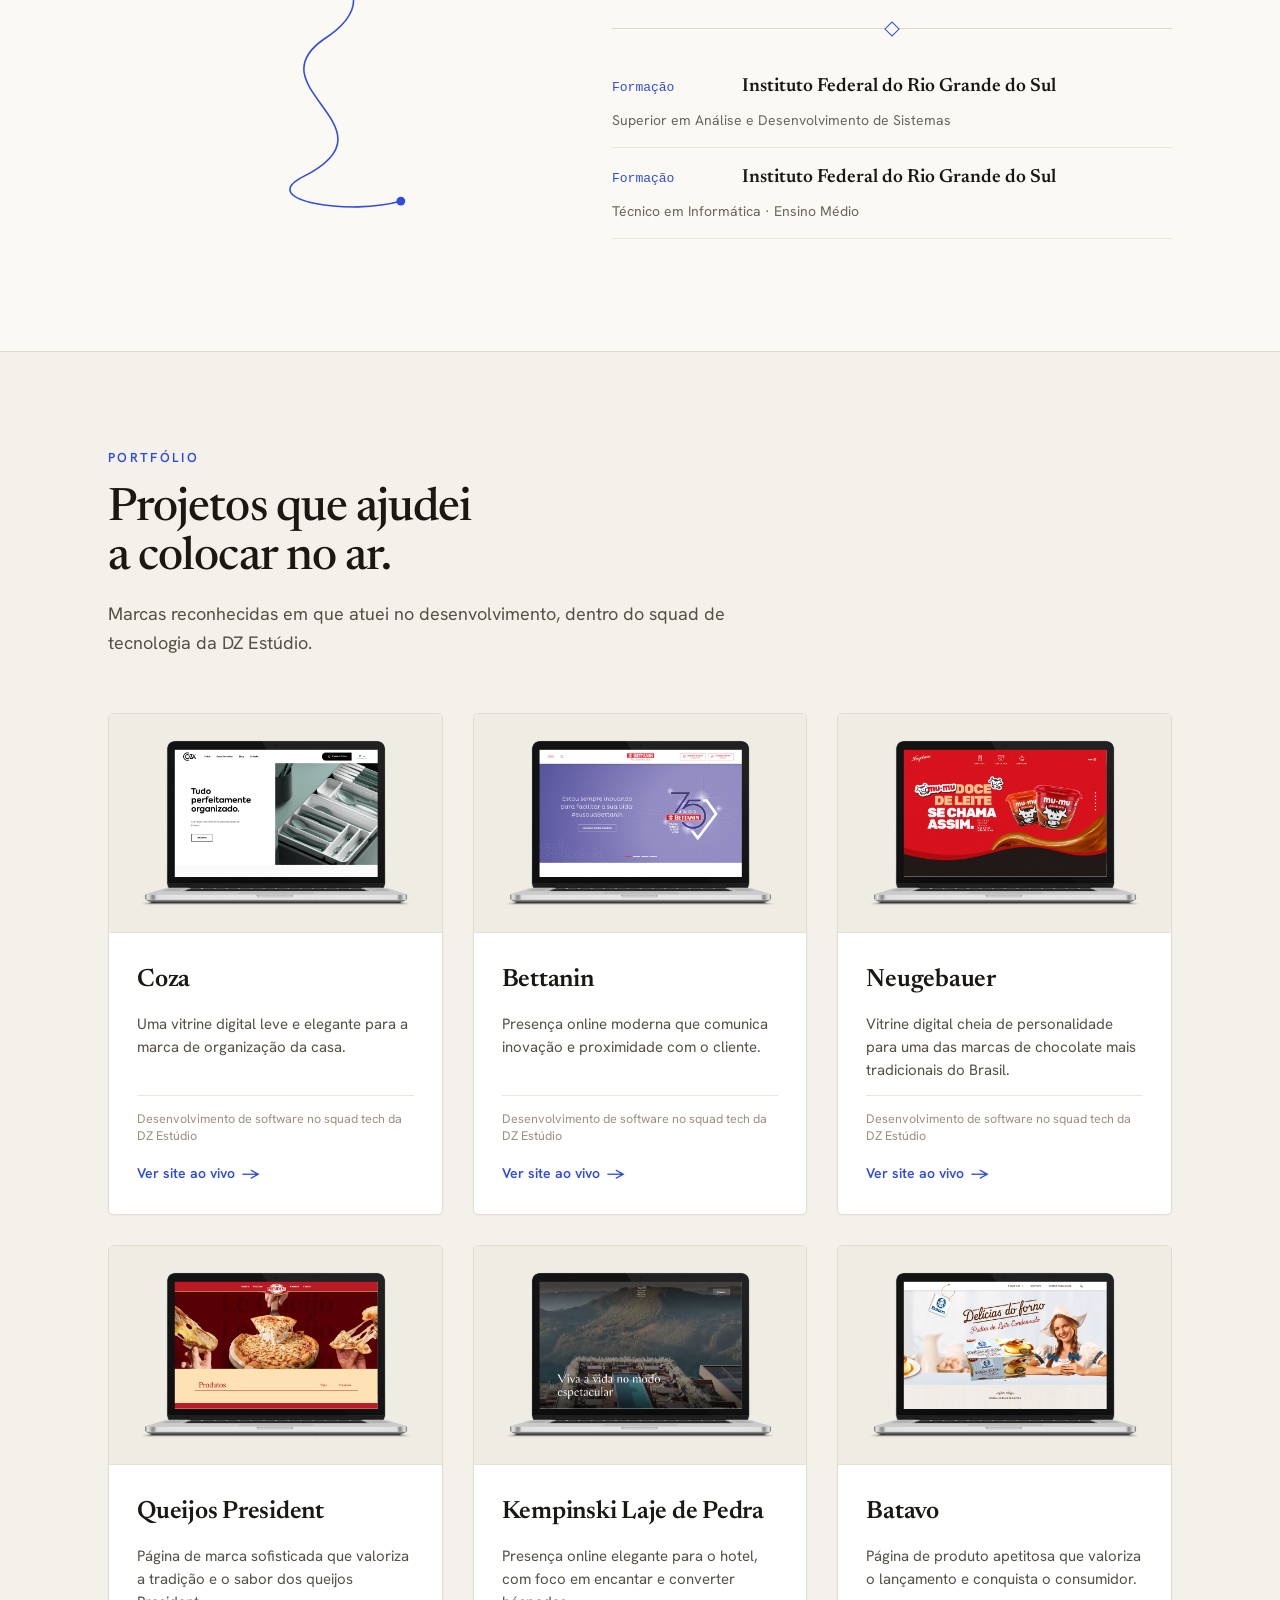
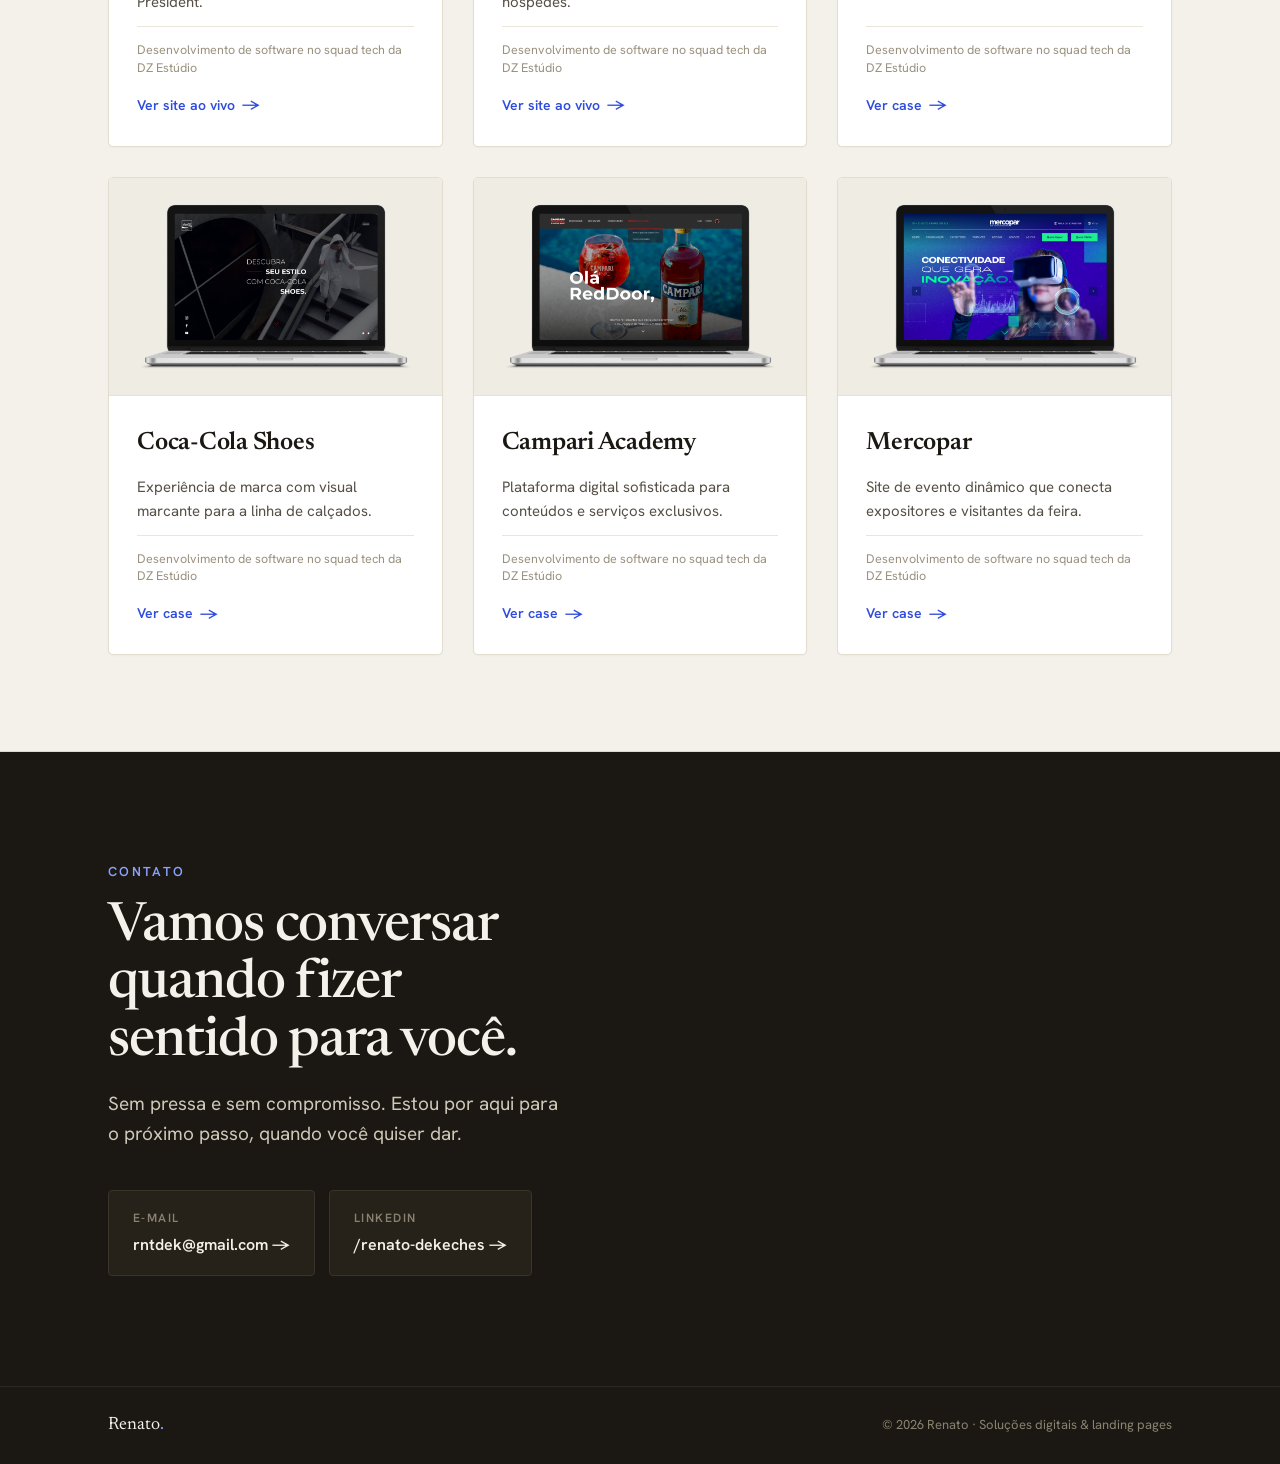
==== commit 329a786f: "add items" ====
--- a/index.html
+++ b/index.html
@@ -148,6 +148,45 @@
           </div>
         </article>
 
+        <!-- Neugebauer -->
+        <article class="card">
+          <div class="card__media">
+            <img src="imgs/neug.png" alt="Site da marca Neugebauer" loading="lazy" class="card__img">
+          </div>
+          <div class="card__body">
+            <h3 class="card__title">Neugebauer</h3>
+            <p class="card__text">Vitrine digital cheia de personalidade para uma das marcas de chocolate mais tradicionais do Brasil.</p>
+            <p class="card__role">Desenvolvimento de software no squad tech da DZ Estúdio</p>
+            <a href="https://www.neugebauer.com.br/pt" class="card__link" target="_blank" rel="noopener noreferrer">Ver site ao vivo <span aria-hidden="true">→</span></a>
+          </div>
+        </article>
+
+        <!-- Queijos President -->
+        <article class="card">
+          <div class="card__media">
+            <img src="imgs/president.png" alt="Site da marca Queijos President" loading="lazy" class="card__img">
+          </div>
+          <div class="card__body">
+            <h3 class="card__title">Queijos President</h3>
+            <p class="card__text">Página de marca sofisticada que valoriza a tradição e o sabor dos queijos President.</p>
+            <p class="card__role">Desenvolvimento de software no squad tech da DZ Estúdio</p>
+            <a href="https://www.queijospresident.com.br/" class="card__link" target="_blank" rel="noopener noreferrer">Ver site ao vivo <span aria-hidden="true">→</span></a>
+          </div>
+        </article>
+
+        <!-- Kempinski Laje de Pedra -->
+        <article class="card">
+          <div class="card__media">
+            <img src="imgs/kempinski.png" alt="Site do Kempinski Laje de Pedra" loading="lazy" class="card__img">
+          </div>
+          <div class="card__body">
+            <h3 class="card__title">Kempinski Laje de Pedra</h3>
+            <p class="card__text">Presença online elegante para o hotel, com foco em encantar e converter hóspedes.</p>
+            <p class="card__role">Desenvolvimento de software no squad tech da DZ Estúdio</p>
+            <a href="https://lajedepedra.com.br/" class="card__link" target="_blank" rel="noopener noreferrer">Ver site ao vivo <span aria-hidden="true">→</span></a>
+          </div>
+        </article>
+
         <!-- Batavo -->
         <article class="card">
           <div class="card__media">
--- a/css/style.css
+++ b/css/style.css
@@ -454,6 +454,7 @@
 
 /* Card de projeto */
 .card {
+  position: relative;
   display: flex;
   flex-direction: column;
   background: var(--cor-fundo-card);
@@ -461,12 +462,55 @@
   border-radius: var(--raio);
   overflow: hidden;
   box-shadow: 0 1px 2px rgba(27, 24, 19, 0.03);
-  transition: transform 0.2s ease, box-shadow 0.2s ease;
+  transition: transform 0.2s ease, box-shadow 0.2s ease,
+              background-color 0.25s ease, border-color 0.25s ease;
 }
 
 .card:hover {
   transform: translateY(-3px);
   box-shadow: 0 10px 26px rgba(27, 24, 19, 0.08);
+  background: var(--cor-acento);
+  border-color: var(--cor-acento);
+}
+
+/* No hover o card fica azul, então todo o texto passa a branco. */
+.card__title,
+.card__text,
+.card__role,
+.card__link {
+  transition: color 0.25s ease, border-color 0.25s ease;
+}
+
+.card:hover .card__title,
+.card:hover .card__text,
+.card:hover .card__role,
+.card:hover .card__link {
+  color: #fff;
+}
+
+/* Linha divisória acima da função ganha contraste sobre o azul. */
+.card:hover .card__role {
+  border-top-color: rgba(255, 255, 255, 0.25);
+}
+
+/* Brilho de acento que acompanha o cursor sobre o card.
+   A posição vem das variáveis --mx / --my, atualizadas no JS conforme
+   o ponteiro se move. pointer-events: none mantém o link clicável. */
+.card::after {
+  content: "";
+  position: absolute;
+  inset: 0;
+  z-index: 1;
+  pointer-events: none;
+  border-radius: inherit;
+  opacity: 0;
+  transition: opacity 0.3s ease;
+  background: radial-gradient(240px circle at var(--mx, 50%) var(--my, 50%),
+              rgba(255, 255, 255, 0.18), transparent 60%);
+}
+
+.card:hover::after {
+  opacity: 1;
 }
 
 .card__media {
@@ -699,3 +743,12 @@
     flex: 1 1 100%;
   }
 }
+
+/* Acima do breakpoint mobile (desktop/telas largas): o hero ocupa a
+   altura total da tela, cobrindo toda a viewport do usuário. O conteúdo
+   fica centralizado verticalmente graças ao align-items: center do hero. */
+@media (min-width: 848px) {
+  .hero__inner {
+    min-height: 100vh;
+  }
+}
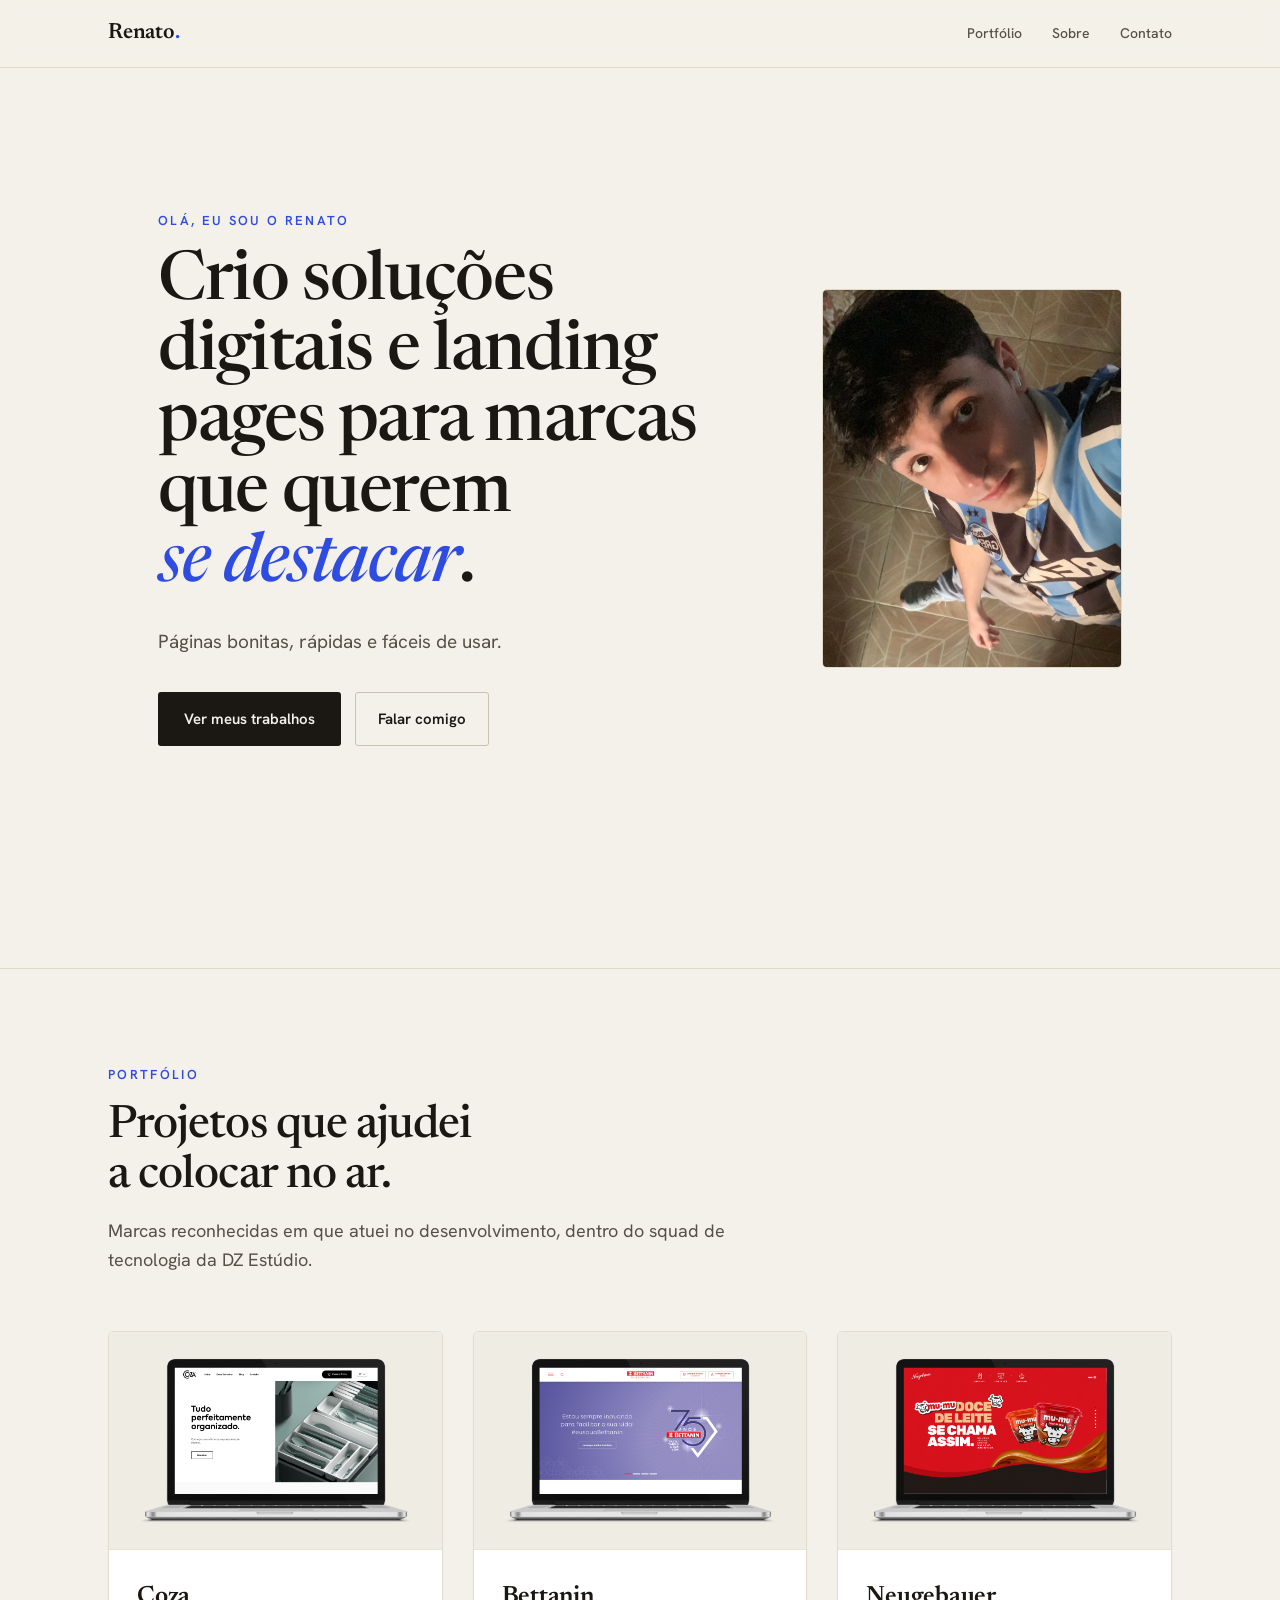
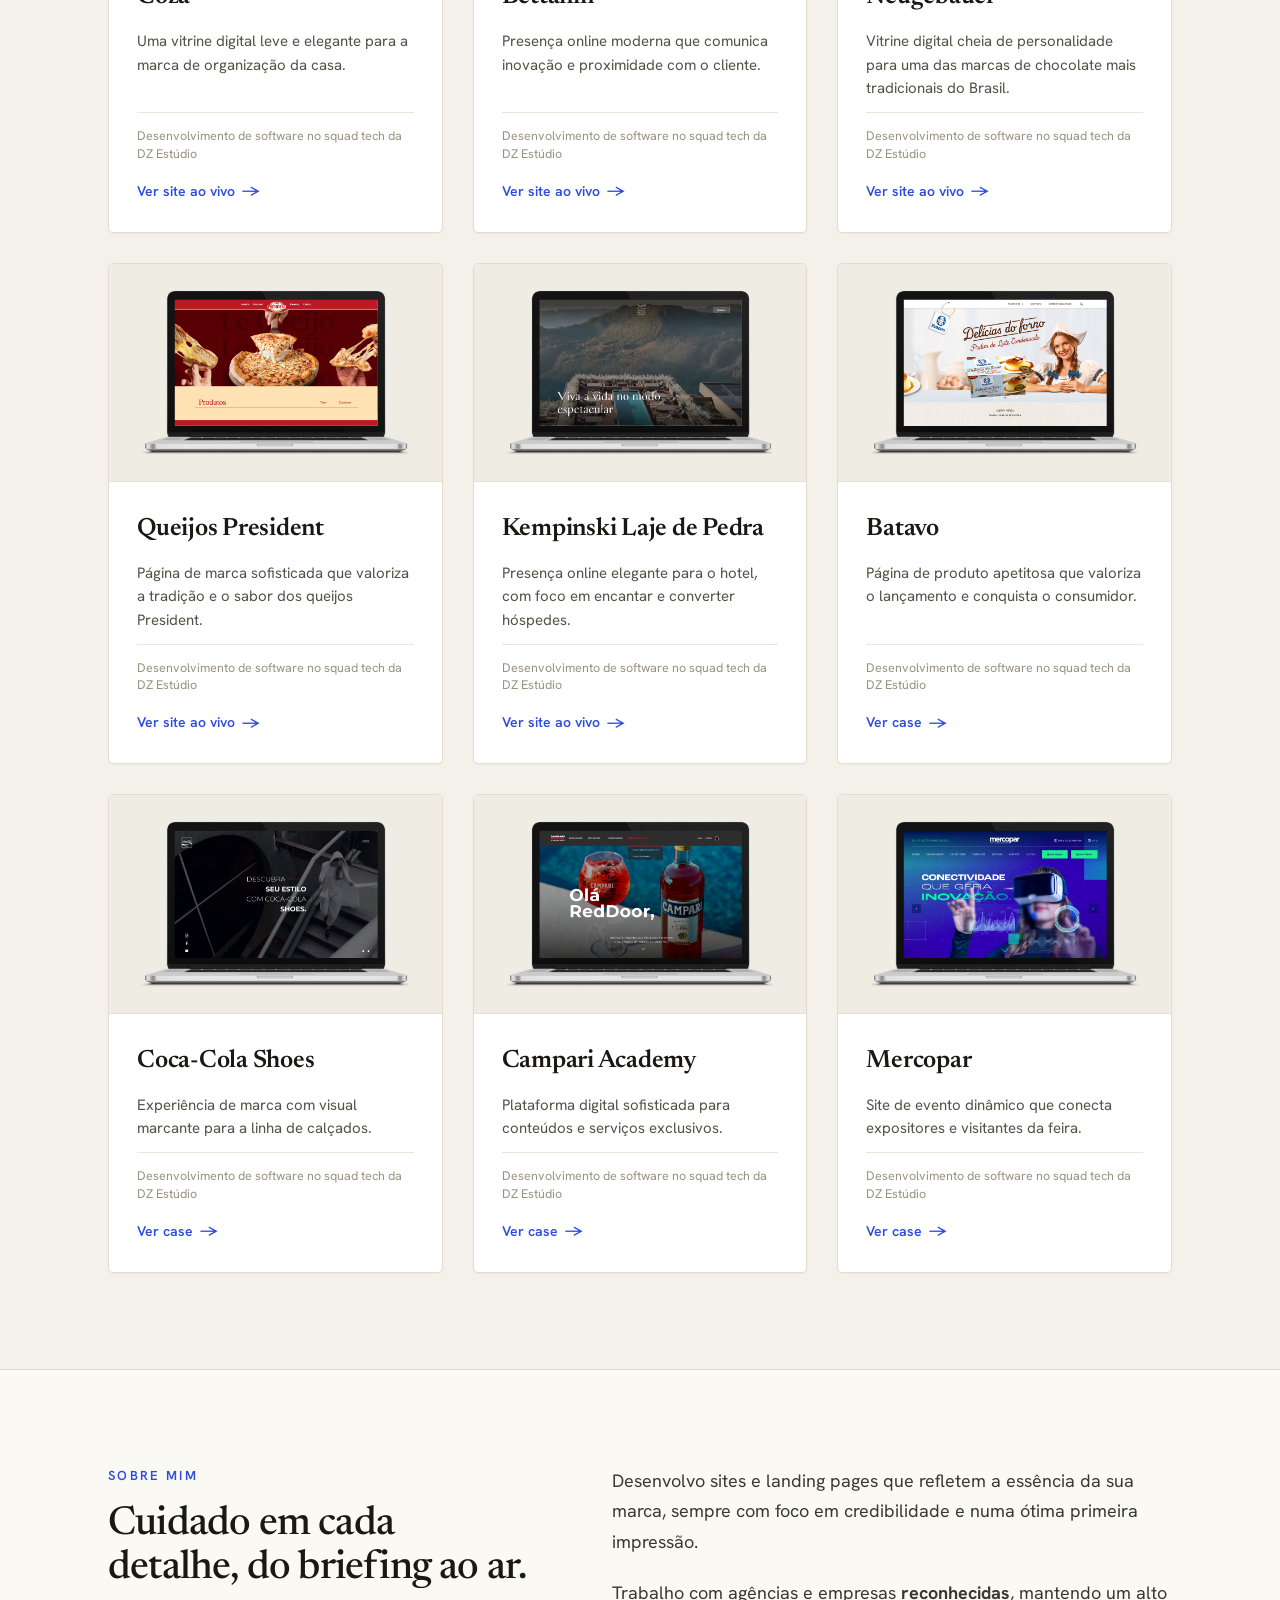
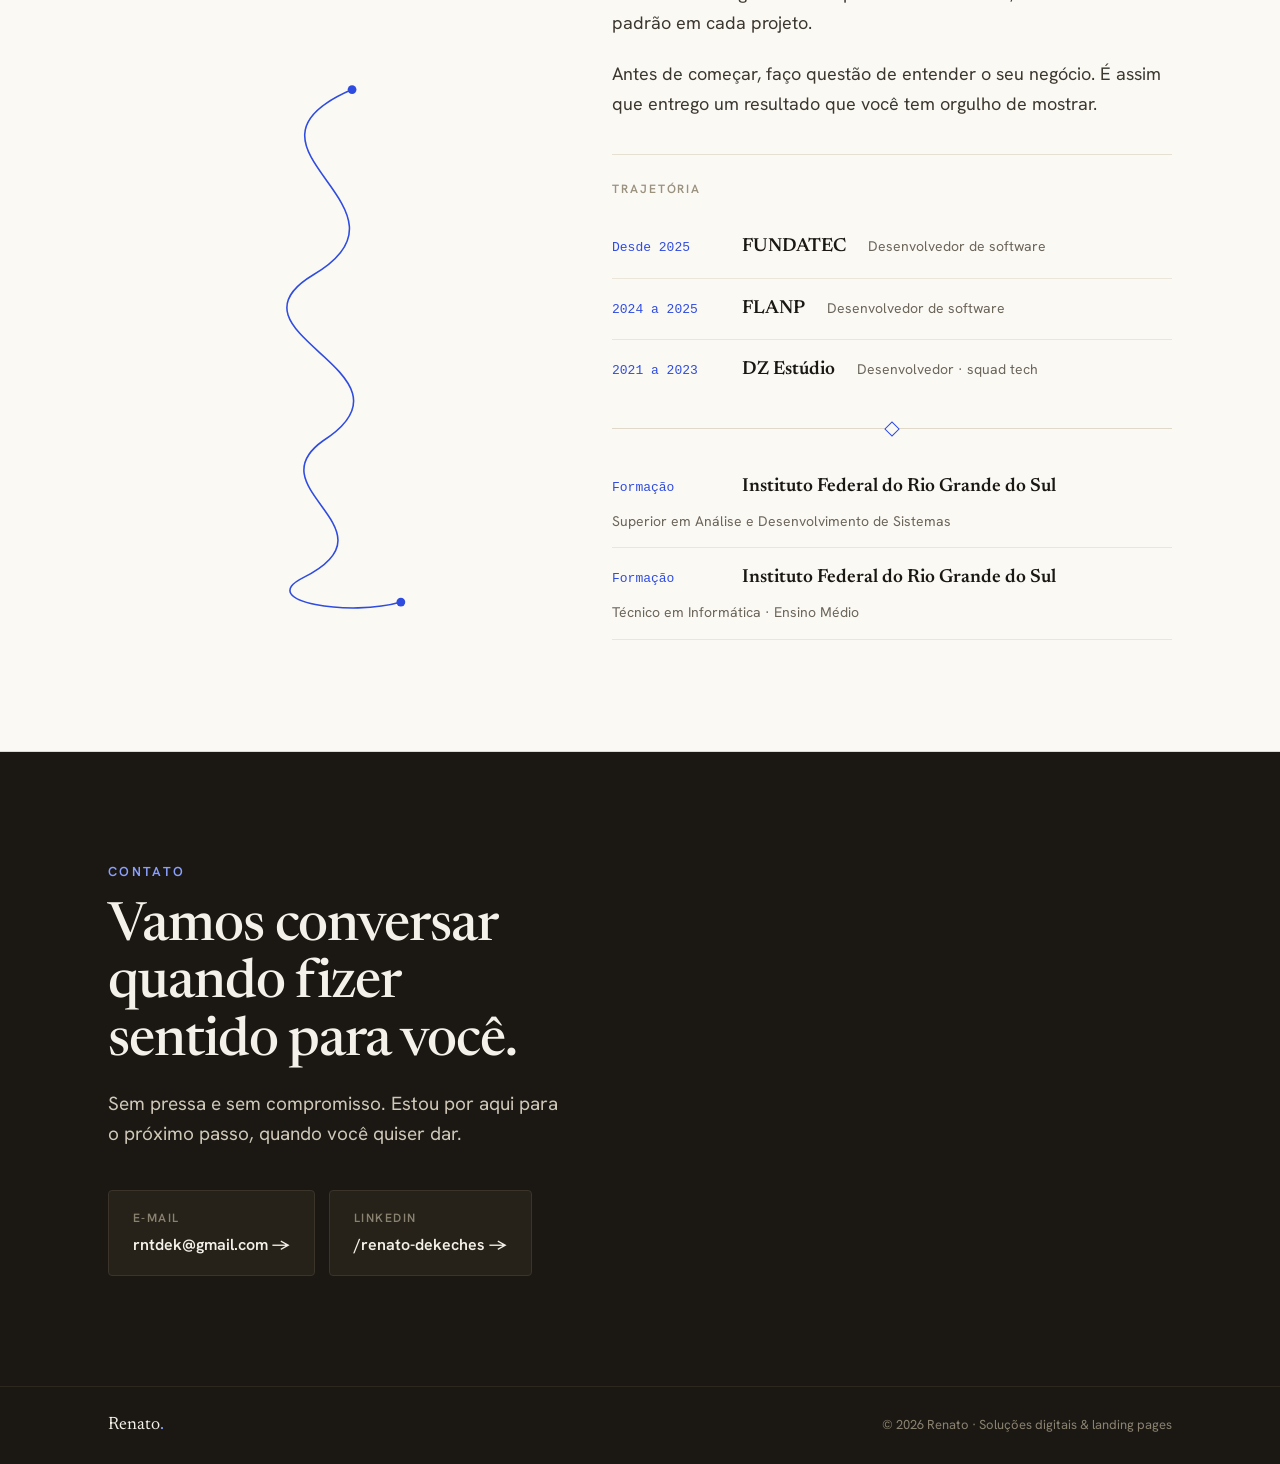
==== commit 31569789: "ordem" ====
--- a/index.html
+++ b/index.html
@@ -23,8 +23,8 @@
     <div class="container site-header__inner">
       <a href="#top" class="brand">Renato<span class="brand__dot">.</span></a>
       <nav class="nav" aria-label="Navegação principal">
+        <a href="#portfolio" class="nav__link">Portfólio</a>
         <a href="#sobre" class="nav__link">Sobre</a>
-        <a href="#portfolio" class="nav__link">Portfólio</a>
         <a href="#contato" class="nav__link">Contato</a>
       </nav>
     </div>
@@ -48,6 +48,140 @@
       </div>
       <div class="hero__media">
         <img src="imgs/photo.jpeg" alt="Retrato de Renato, desenvolvedor de software" class="hero__photo" width="1125" height="1613">
+      </div>
+    </div>
+  </section>
+
+  <!-- ============================================================
+       PORTFÓLIO
+       ============================================================ -->
+  <section id="portfolio" class="portfolio">
+    <div class="container">
+      <div class="portfolio__head">
+        <p class="eyebrow">Portfólio</p>
+        <h2 class="portfolio__title">Projetos que ajudei a colocar no ar.</h2>
+        <p class="portfolio__lead">Marcas reconhecidas em que atuei no desenvolvimento, dentro do squad de tecnologia da DZ Estúdio.</p>
+      </div>
+
+      <div class="portfolio__grid">
+
+        <!-- Coza -->
+        <article class="card">
+          <div class="card__media">
+            <img src="imgs/coza.png" alt="Site da marca Coza" loading="lazy" class="card__img">
+          </div>
+          <div class="card__body">
+            <h3 class="card__title">Coza</h3>
+            <p class="card__text">Uma vitrine digital leve e elegante para a marca de organização da casa.</p>
+            <p class="card__role">Desenvolvimento de software no squad tech da DZ Estúdio</p>
+            <a href="https://www.coza.com.br/" class="card__link" target="_blank" rel="noopener noreferrer">Ver site ao vivo <span aria-hidden="true">→</span></a>
+          </div>
+        </article>
+
+        <!-- Bettanin -->
+        <article class="card">
+          <div class="card__media">
+            <img src="imgs/bettanin.png" alt="Site da marca Bettanin" loading="lazy" class="card__img">
+          </div>
+          <div class="card__body">
+            <h3 class="card__title">Bettanin</h3>
+            <p class="card__text">Presença online moderna que comunica inovação e proximidade com o cliente.</p>
+            <p class="card__role">Desenvolvimento de software no squad tech da DZ Estúdio</p>
+            <a href="https://www.bettanin.com.br/" class="card__link" target="_blank" rel="noopener noreferrer">Ver site ao vivo <span aria-hidden="true">→</span></a>
+          </div>
+        </article>
+
+        <!-- Neugebauer -->
+        <article class="card">
+          <div class="card__media">
+            <img src="imgs/neug.png" alt="Site da marca Neugebauer" loading="lazy" class="card__img">
+          </div>
+          <div class="card__body">
+            <h3 class="card__title">Neugebauer</h3>
+            <p class="card__text">Vitrine digital cheia de personalidade para uma das marcas de chocolate mais tradicionais do Brasil.</p>
+            <p class="card__role">Desenvolvimento de software no squad tech da DZ Estúdio</p>
+            <a href="https://www.neugebauer.com.br/pt" class="card__link" target="_blank" rel="noopener noreferrer">Ver site ao vivo <span aria-hidden="true">→</span></a>
+          </div>
+        </article>
+
+        <!-- Queijos President -->
+        <article class="card">
+          <div class="card__media">
+            <img src="imgs/president.png" alt="Site da marca Queijos President" loading="lazy" class="card__img">
+          </div>
+          <div class="card__body">
+            <h3 class="card__title">Queijos President</h3>
+            <p class="card__text">Página de marca sofisticada que valoriza a tradição e o sabor dos queijos President.</p>
+            <p class="card__role">Desenvolvimento de software no squad tech da DZ Estúdio</p>
+            <a href="https://www.queijospresident.com.br/" class="card__link" target="_blank" rel="noopener noreferrer">Ver site ao vivo <span aria-hidden="true">→</span></a>
+          </div>
+        </article>
+
+        <!-- Kempinski Laje de Pedra -->
+        <article class="card">
+          <div class="card__media">
+            <img src="imgs/kempinski.png" alt="Site do Kempinski Laje de Pedra" loading="lazy" class="card__img">
+          </div>
+          <div class="card__body">
+            <h3 class="card__title">Kempinski Laje de Pedra</h3>
+            <p class="card__text">Presença online elegante para o hotel, com foco em encantar e converter hóspedes.</p>
+            <p class="card__role">Desenvolvimento de software no squad tech da DZ Estúdio</p>
+            <a href="https://lajedepedra.com.br/" class="card__link" target="_blank" rel="noopener noreferrer">Ver site ao vivo <span aria-hidden="true">→</span></a>
+          </div>
+        </article>
+
+        <!-- Batavo -->
+        <article class="card">
+          <div class="card__media">
+            <img src="imgs/batavo.png" alt="Site da marca Batavo" loading="lazy" class="card__img">
+          </div>
+          <div class="card__body">
+            <h3 class="card__title">Batavo</h3>
+            <p class="card__text">Página de produto apetitosa que valoriza o lançamento e conquista o consumidor.</p>
+            <p class="card__role">Desenvolvimento de software no squad tech da DZ Estúdio</p>
+            <a href="https://www.linkedin.com/pulse/voc%C3%AA-conhece-o-squad-de-tecnologia-da-dz-dzestudio" class="card__link" target="_blank" rel="noopener noreferrer">Ver case <span aria-hidden="true">→</span></a>
+          </div>
+        </article>
+
+        <!-- Coca-Cola Shoes -->
+        <article class="card">
+          <div class="card__media">
+            <img src="imgs/cc-shoes.png" alt="Site da linha Coca-Cola Shoes" loading="lazy" class="card__img">
+          </div>
+          <div class="card__body">
+            <h3 class="card__title">Coca-Cola Shoes</h3>
+            <p class="card__text">Experiência de marca com visual marcante para a linha de calçados.</p>
+            <p class="card__role">Desenvolvimento de software no squad tech da DZ Estúdio</p>
+            <a href="https://www.linkedin.com/pulse/voc%C3%AA-conhece-o-squad-de-tecnologia-da-dz-dzestudio" class="card__link" target="_blank" rel="noopener noreferrer">Ver case <span aria-hidden="true">→</span></a>
+          </div>
+        </article>
+
+        <!-- Campari Academy -->
+        <article class="card">
+          <div class="card__media">
+            <img src="imgs/campari-academy.png" alt="Site da Campari Academy" loading="lazy" class="card__img">
+          </div>
+          <div class="card__body">
+            <h3 class="card__title">Campari Academy</h3>
+            <p class="card__text">Plataforma digital sofisticada para conteúdos e serviços exclusivos.</p>
+            <p class="card__role">Desenvolvimento de software no squad tech da DZ Estúdio</p>
+            <a href="#" class="card__link" target="_blank" rel="noopener noreferrer">Ver case <span aria-hidden="true">→</span></a>
+          </div>
+        </article>
+
+        <!-- Mercopar -->
+        <article class="card">
+          <div class="card__media">
+            <img src="imgs/mercopar2023.png" alt="Site do evento Mercopar 2023" loading="lazy" class="card__img">
+          </div>
+          <div class="card__body">
+            <h3 class="card__title">Mercopar</h3>
+            <p class="card__text">Site de evento dinâmico que conecta expositores e visitantes da feira.</p>
+            <p class="card__role">Desenvolvimento de software no squad tech da DZ Estúdio</p>
+            <a href="https://www.linkedin.com/pulse/voc%C3%AA-conhece-o-squad-de-tecnologia-da-dz-dzestudio" class="card__link" target="_blank" rel="noopener noreferrer">Ver case <span aria-hidden="true">→</span></a>
+          </div>
+        </article>
+
       </div>
     </div>
   </section>
@@ -110,140 +244,6 @@
   </section>
 
   <!-- ============================================================
-       PORTFÓLIO
-       ============================================================ -->
-  <section id="portfolio" class="portfolio">
-    <div class="container">
-      <div class="portfolio__head">
-        <p class="eyebrow">Portfólio</p>
-        <h2 class="portfolio__title">Projetos que ajudei a colocar no ar.</h2>
-        <p class="portfolio__lead">Marcas reconhecidas em que atuei no desenvolvimento, dentro do squad de tecnologia da DZ Estúdio.</p>
-      </div>
-
-      <div class="portfolio__grid">
-
-        <!-- Coza -->
-        <article class="card">
-          <div class="card__media">
-            <img src="imgs/coza.png" alt="Site da marca Coza" loading="lazy" class="card__img">
-          </div>
-          <div class="card__body">
-            <h3 class="card__title">Coza</h3>
-            <p class="card__text">Uma vitrine digital leve e elegante para a marca de organização da casa.</p>
-            <p class="card__role">Desenvolvimento de software no squad tech da DZ Estúdio</p>
-            <a href="https://www.coza.com.br/" class="card__link" target="_blank" rel="noopener noreferrer">Ver site ao vivo <span aria-hidden="true">→</span></a>
-          </div>
-        </article>
-
-        <!-- Bettanin -->
-        <article class="card">
-          <div class="card__media">
-            <img src="imgs/bettanin.png" alt="Site da marca Bettanin" loading="lazy" class="card__img">
-          </div>
-          <div class="card__body">
-            <h3 class="card__title">Bettanin</h3>
-            <p class="card__text">Presença online moderna que comunica inovação e proximidade com o cliente.</p>
-            <p class="card__role">Desenvolvimento de software no squad tech da DZ Estúdio</p>
-            <a href="https://www.bettanin.com.br/" class="card__link" target="_blank" rel="noopener noreferrer">Ver site ao vivo <span aria-hidden="true">→</span></a>
-          </div>
-        </article>
-
-        <!-- Neugebauer -->
-        <article class="card">
-          <div class="card__media">
-            <img src="imgs/neug.png" alt="Site da marca Neugebauer" loading="lazy" class="card__img">
-          </div>
-          <div class="card__body">
-            <h3 class="card__title">Neugebauer</h3>
-            <p class="card__text">Vitrine digital cheia de personalidade para uma das marcas de chocolate mais tradicionais do Brasil.</p>
-            <p class="card__role">Desenvolvimento de software no squad tech da DZ Estúdio</p>
-            <a href="https://www.neugebauer.com.br/pt" class="card__link" target="_blank" rel="noopener noreferrer">Ver site ao vivo <span aria-hidden="true">→</span></a>
-          </div>
-        </article>
-
-        <!-- Queijos President -->
-        <article class="card">
-          <div class="card__media">
-            <img src="imgs/president.png" alt="Site da marca Queijos President" loading="lazy" class="card__img">
-          </div>
-          <div class="card__body">
-            <h3 class="card__title">Queijos President</h3>
-            <p class="card__text">Página de marca sofisticada que valoriza a tradição e o sabor dos queijos President.</p>
-            <p class="card__role">Desenvolvimento de software no squad tech da DZ Estúdio</p>
-            <a href="https://www.queijospresident.com.br/" class="card__link" target="_blank" rel="noopener noreferrer">Ver site ao vivo <span aria-hidden="true">→</span></a>
-          </div>
-        </article>
-
-        <!-- Kempinski Laje de Pedra -->
-        <article class="card">
-          <div class="card__media">
-            <img src="imgs/kempinski.png" alt="Site do Kempinski Laje de Pedra" loading="lazy" class="card__img">
-          </div>
-          <div class="card__body">
-            <h3 class="card__title">Kempinski Laje de Pedra</h3>
-            <p class="card__text">Presença online elegante para o hotel, com foco em encantar e converter hóspedes.</p>
-            <p class="card__role">Desenvolvimento de software no squad tech da DZ Estúdio</p>
-            <a href="https://lajedepedra.com.br/" class="card__link" target="_blank" rel="noopener noreferrer">Ver site ao vivo <span aria-hidden="true">→</span></a>
-          </div>
-        </article>
-
-        <!-- Batavo -->
-        <article class="card">
-          <div class="card__media">
-            <img src="imgs/batavo.png" alt="Site da marca Batavo" loading="lazy" class="card__img">
-          </div>
-          <div class="card__body">
-            <h3 class="card__title">Batavo</h3>
-            <p class="card__text">Página de produto apetitosa que valoriza o lançamento e conquista o consumidor.</p>
-            <p class="card__role">Desenvolvimento de software no squad tech da DZ Estúdio</p>
-            <a href="https://www.linkedin.com/pulse/voc%C3%AA-conhece-o-squad-de-tecnologia-da-dz-dzestudio" class="card__link" target="_blank" rel="noopener noreferrer">Ver case <span aria-hidden="true">→</span></a>
-          </div>
-        </article>
-
-        <!-- Coca-Cola Shoes -->
-        <article class="card">
-          <div class="card__media">
-            <img src="imgs/cc-shoes.png" alt="Site da linha Coca-Cola Shoes" loading="lazy" class="card__img">
-          </div>
-          <div class="card__body">
-            <h3 class="card__title">Coca-Cola Shoes</h3>
-            <p class="card__text">Experiência de marca com visual marcante para a linha de calçados.</p>
-            <p class="card__role">Desenvolvimento de software no squad tech da DZ Estúdio</p>
-            <a href="https://www.linkedin.com/pulse/voc%C3%AA-conhece-o-squad-de-tecnologia-da-dz-dzestudio" class="card__link" target="_blank" rel="noopener noreferrer">Ver case <span aria-hidden="true">→</span></a>
-          </div>
-        </article>
-
-        <!-- Campari Academy -->
-        <article class="card">
-          <div class="card__media">
-            <img src="imgs/campari-academy.png" alt="Site da Campari Academy" loading="lazy" class="card__img">
-          </div>
-          <div class="card__body">
-            <h3 class="card__title">Campari Academy</h3>
-            <p class="card__text">Plataforma digital sofisticada para conteúdos e serviços exclusivos.</p>
-            <p class="card__role">Desenvolvimento de software no squad tech da DZ Estúdio</p>
-            <a href="#" class="card__link" target="_blank" rel="noopener noreferrer">Ver case <span aria-hidden="true">→</span></a>
-          </div>
-        </article>
-
-        <!-- Mercopar -->
-        <article class="card">
-          <div class="card__media">
-            <img src="imgs/mercopar2023.png" alt="Site do evento Mercopar 2023" loading="lazy" class="card__img">
-          </div>
-          <div class="card__body">
-            <h3 class="card__title">Mercopar</h3>
-            <p class="card__text">Site de evento dinâmico que conecta expositores e visitantes da feira.</p>
-            <p class="card__role">Desenvolvimento de software no squad tech da DZ Estúdio</p>
-            <a href="https://www.linkedin.com/pulse/voc%C3%AA-conhece-o-squad-de-tecnologia-da-dz-dzestudio" class="card__link" target="_blank" rel="noopener noreferrer">Ver case <span aria-hidden="true">→</span></a>
-          </div>
-        </article>
-
-      </div>
-    </div>
-  </section>
-
-  <!-- ============================================================
        CONTATO
        ============================================================ -->
   <section id="contato" class="contact">
--- a/css/style.css
+++ b/css/style.css
@@ -218,12 +218,14 @@
   flex-wrap: wrap;
   gap: clamp(32px, 5vw, 64px);
   align-items: center;
-  padding-top: clamp(28px, 4vw, 56px);
+  justify-content: center;
   padding-bottom: clamp(36px, 7vw, 80px);
 }
 
+/* flex-grow: 0 para o texto não esticar e empurrar a foto até a borda —
+   assim o conjunto texto + foto fica centralizado no meio da tela. */
 .hero__text {
-  flex: 1 1 420px;
+  flex: 0 1 600px;
   min-width: 300px;
 }
 
@@ -680,19 +682,21 @@
    O layout já é fluido via flex-wrap, grid auto-fill e clamp().
    Aqui ficam só os ajustes finos para telas pequenas.
    ============================================================ */
-@media (max-width: 847px) {
-  /* No mobile a foto aparece antes do texto no hero */
+/* O hero passa para o layout empilhado mais cedo, aos 1048px: o conjunto
+   texto + foto lado a lado já fica apertado antes do breakpoint geral de
+   847px usado pelo resto da página. */
+@media (max-width: 1048px) {
+  /* A foto aparece antes do texto no hero */
   .hero__media {
     order: -1;
   }
 
-  /* Hero centralizado no celular para não ficar torto.
-     Vira coluna: cada bloco ocupa a largura toda e centraliza,
-     mantendo a foto antes do texto via order. */
+  /* Hero centralizado: vira coluna, cada bloco ocupa a largura toda e
+     centraliza, mantendo a foto antes do texto via order. */
   .hero__inner {
-    flex-direction: column;
     align-items: center;
     text-align: center;
+    padding-top: clamp(28px, 4vw, 56px);
   }
 
   .hero__text {
@@ -708,11 +712,13 @@
     justify-content: center;
   }
 
-  /* Foto de perfil menor em telas estreitas */
+  /* Foto de perfil menor quando empilhada */
   .hero__photo {
     max-width: 220px;
   }
-
+}
+
+@media (max-width: 847px) {
   /* Esconde o traço desenhado no celular */
   .about__sketch {
     display: none;
@@ -744,10 +750,10 @@
   }
 }
 
-/* Acima do breakpoint mobile (desktop/telas largas): o hero ocupa a
-   altura total da tela, cobrindo toda a viewport do usuário. O conteúdo
-   fica centralizado verticalmente graças ao align-items: center do hero. */
-@media (min-width: 848px) {
+/* Acima do breakpoint do hero (telas largas, layout lado a lado): o hero
+   ocupa a altura total da tela, cobrindo toda a viewport do usuário. O
+   conteúdo fica centralizado verticalmente graças ao align-items: center. */
+@media (min-width: 1049px) {
   .hero__inner {
     min-height: 100vh;
   }
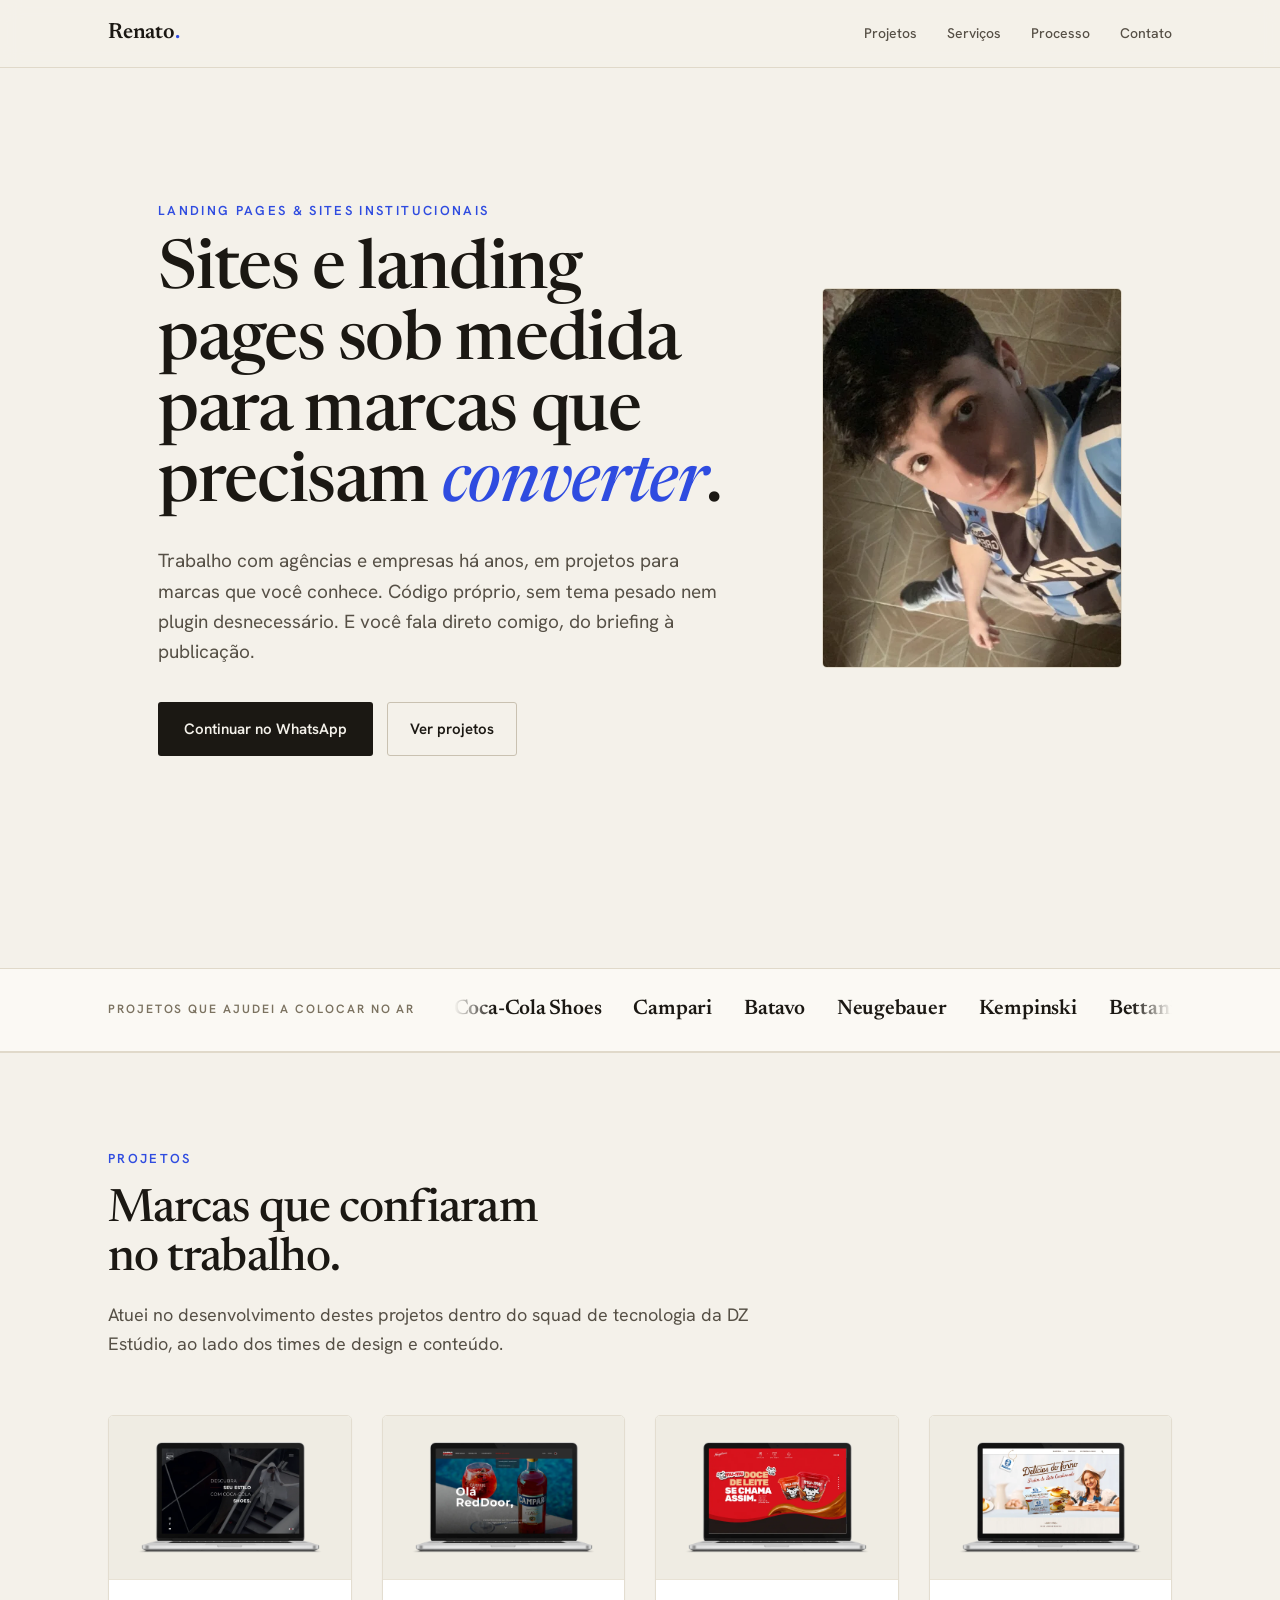
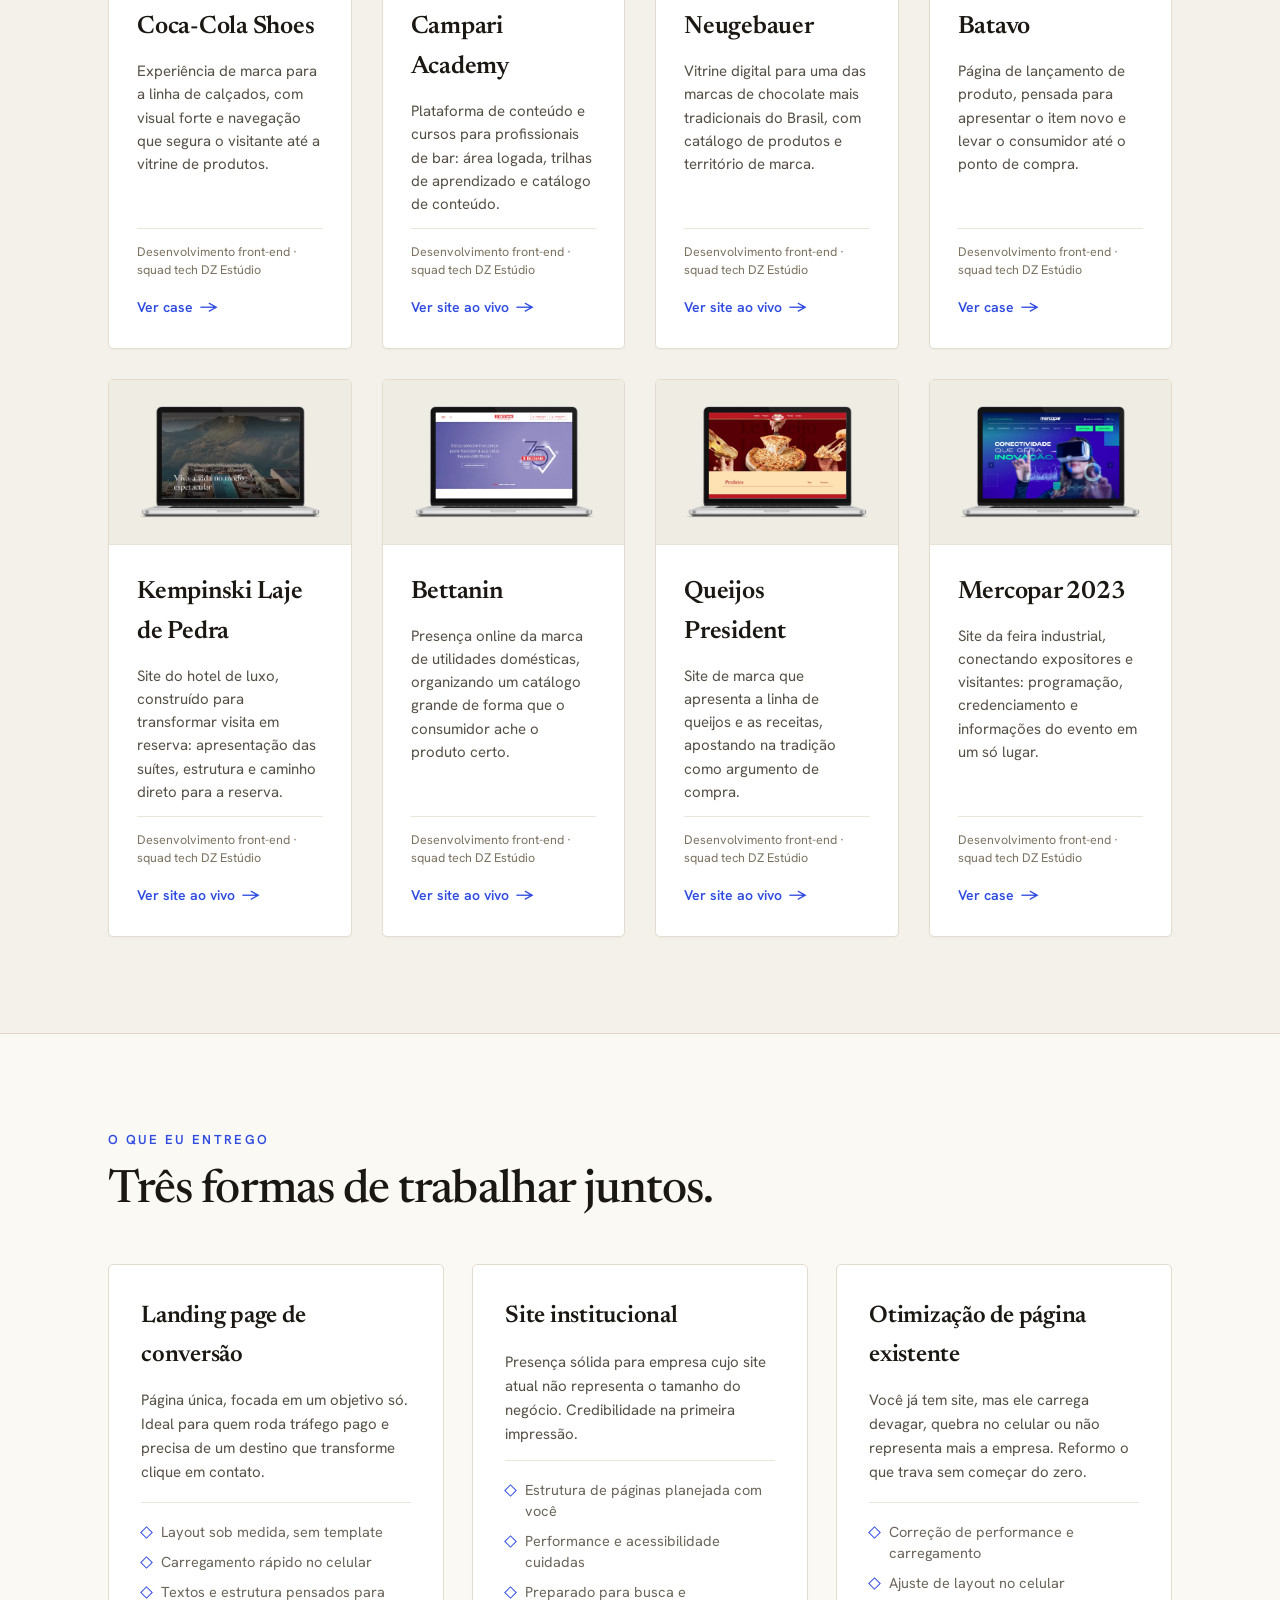
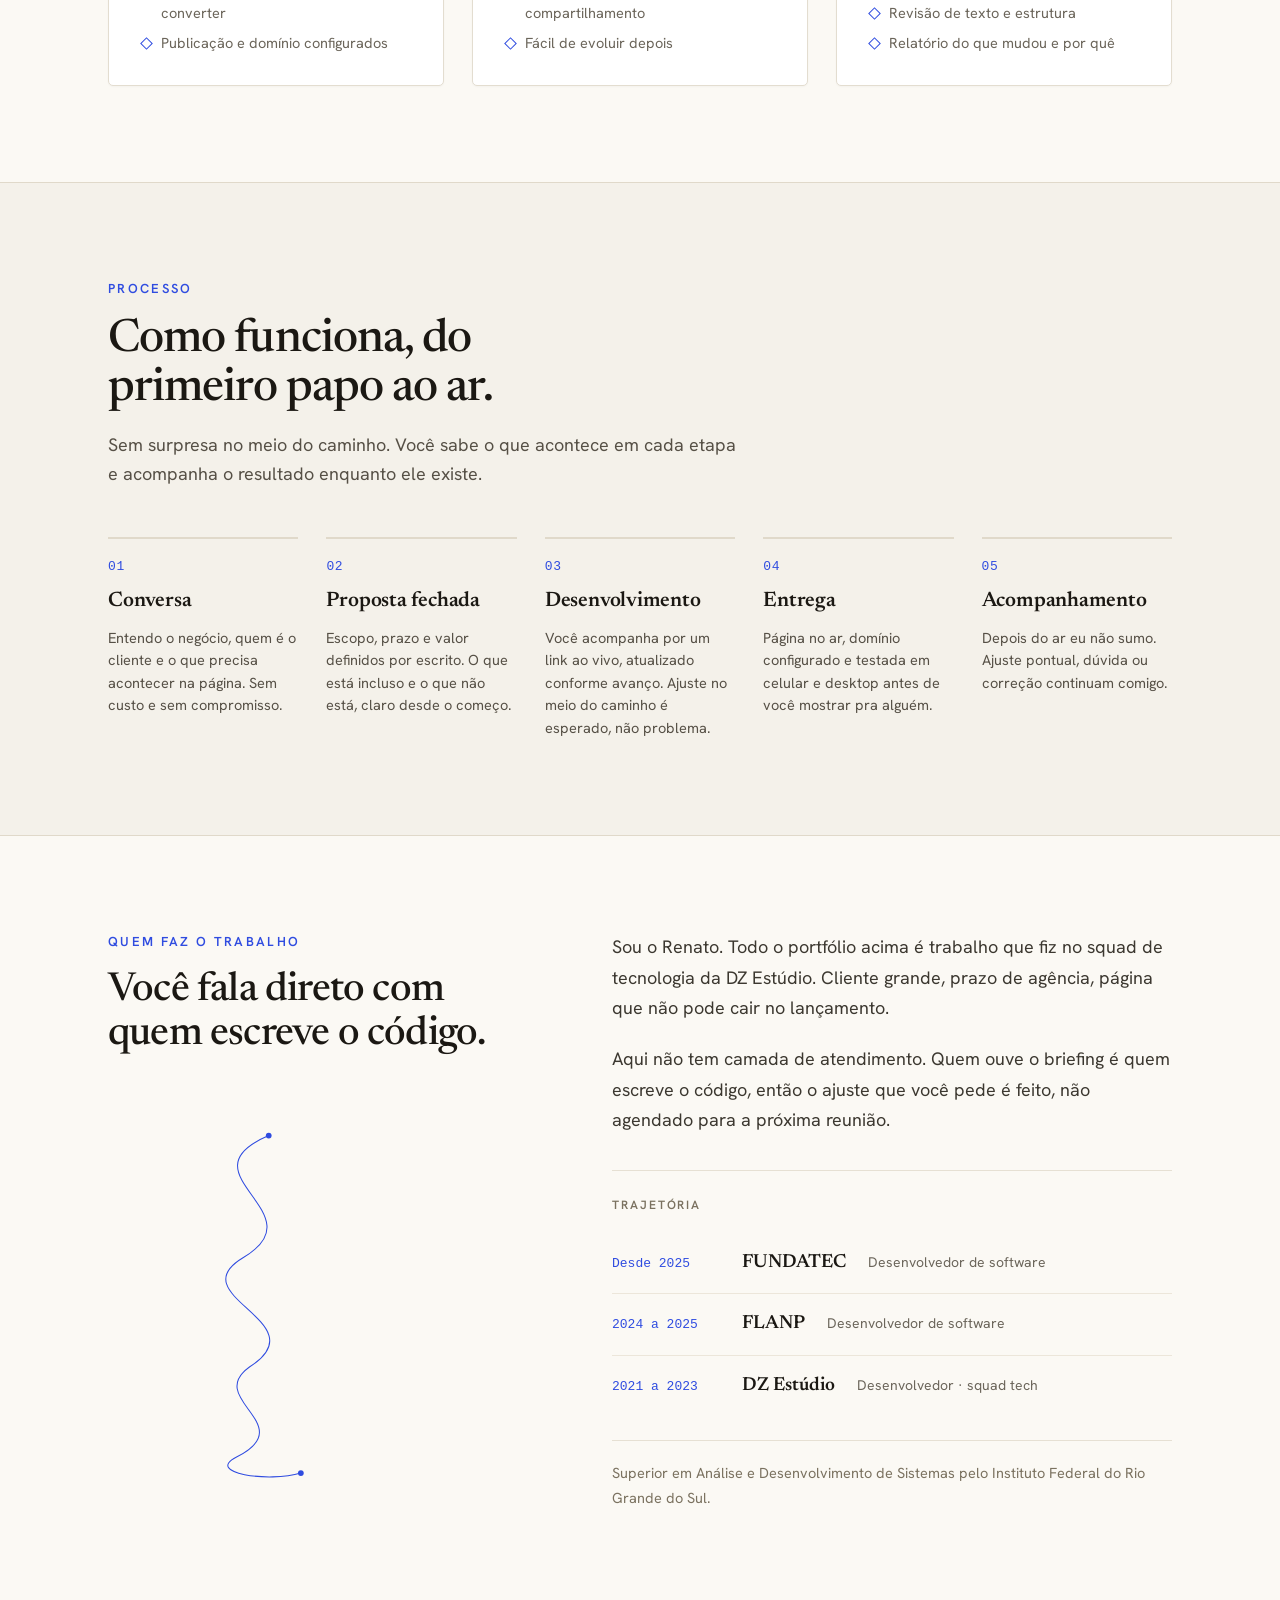
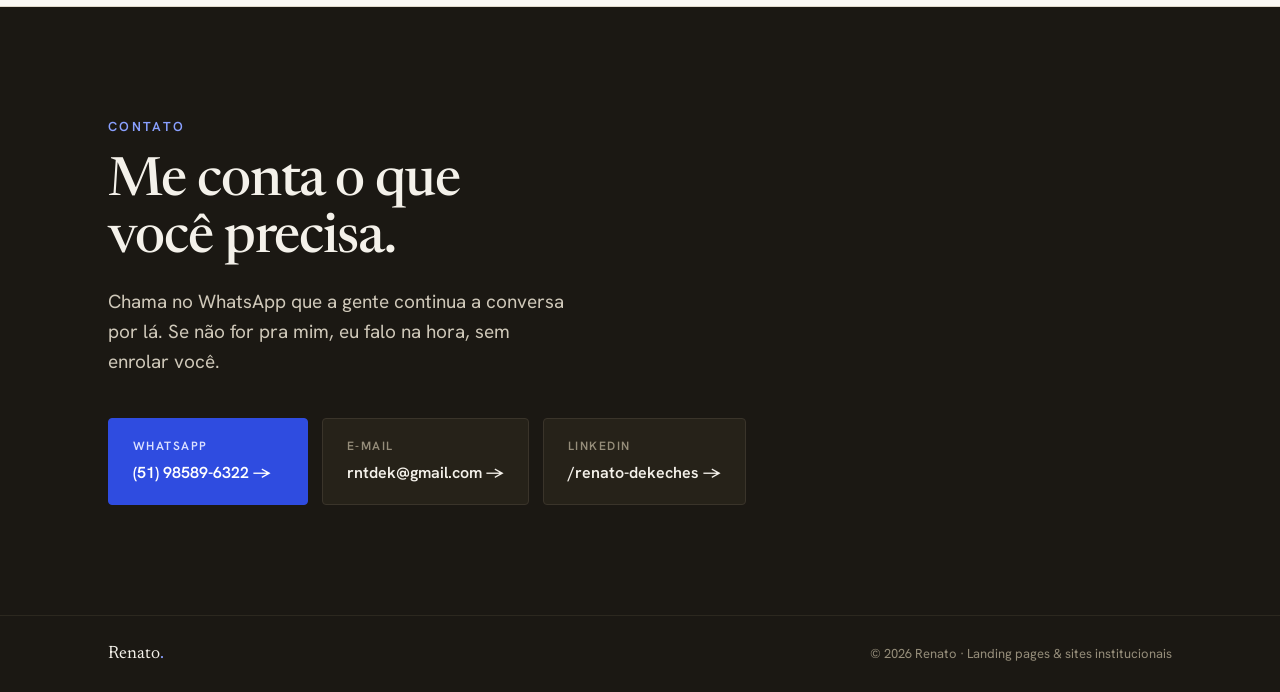
==== commit 5a6e29f4: "adjustments" ====
--- a/index.html
+++ b/index.html
@@ -3,13 +3,41 @@
 <head>
   <meta charset="utf-8">
   <meta name="viewport" content="width=device-width, initial-scale=1">
-  <title>Renato · Desenvolvedor de software — Soluções digitais e landing pages</title>
-  <meta name="description" content="Renato, desenvolvedor de software. Crio sites e landing pages bonitas, rápidas e fáceis de usar, sob medida para marcas que querem se destacar.">
-
-  <!-- Fontes (Google Fonts) -->
+  <title>Renato · Landing pages e sites institucionais sob medida</title>
+  <meta name="description" content="Desenvolvo landing pages e sites institucionais rápidos e sob medida. Projetos para Coca-Cola Shoes, Campari, Kempinski, Neugebauer e Batavo.">
+
+  <!-- ============================================================
+       OPEN GRAPH — preview do link em WhatsApp, LinkedIn e e-mail.
+       Como esta página é enviada 1:1 para clientes, este card é a
+       PRIMEIRA impressão, antes do clique.
+
+       ⚠️ PREENCHER: troque SEU-DOMINIO pela URL real de produção.
+          og:image precisa de URL absoluta — caminho relativo não funciona.
+       ============================================================ -->
+  <meta property="og:type" content="website">
+  <meta property="og:locale" content="pt_BR">
+  <meta property="og:site_name" content="Renato">
+  <meta property="og:url" content="https://SEU-DOMINIO.vercel.app/">
+  <meta property="og:title" content="Renato · Landing pages e sites institucionais sob medida">
+  <meta property="og:description" content="Páginas rápidas, feitas sob medida. Projetos para Coca-Cola Shoes, Campari, Kempinski, Neugebauer e Batavo.">
+  <meta property="og:image" content="https://SEU-DOMINIO.vercel.app/imgs/og-image.png">
+  <meta property="og:image:width" content="1200">
+  <meta property="og:image:height" content="630">
+  <meta property="og:image:alt" content="Renato: landing pages e sites institucionais">
+
+  <meta name="twitter:card" content="summary_large_image">
+  <meta name="twitter:title" content="Renato · Landing pages e sites institucionais sob medida">
+  <meta name="twitter:description" content="Páginas rápidas, feitas sob medida, para marcas que precisam converter.">
+  <meta name="twitter:image" content="https://SEU-DOMINIO.vercel.app/imgs/og-image.png">
+
+  <meta name="theme-color" content="#f4f1ea">
+  <link rel="canonical" href="https://SEU-DOMINIO.vercel.app/">
+
+  <!-- Fontes (Google Fonts) — só os pesos realmente usados no CSS:
+       Hanken 400/500/600 · Newsreader 500/600 + itálico 500 -->
   <link rel="preconnect" href="https://fonts.googleapis.com">
   <link rel="preconnect" href="https://fonts.gstatic.com" crossorigin>
-  <link rel="stylesheet" href="https://fonts.googleapis.com/css2?family=Hanken+Grotesk:wght@400;500;600;700&family=Newsreader:ital,wght@0,400;0,500;0,600;1,400;1,500&display=swap">
+  <link rel="stylesheet" href="https://fonts.googleapis.com/css2?family=Hanken+Grotesk:wght@400;500;600&family=Newsreader:ital,wght@0,500;0,600;1,500&display=swap">
 
   <!-- Estilos -->
   <link rel="stylesheet" href="css/style.css">
@@ -23,14 +51,17 @@
     <div class="container site-header__inner">
       <a href="#top" class="brand">Renato<span class="brand__dot">.</span></a>
       <nav class="nav" aria-label="Navegação principal">
-        <a href="#portfolio" class="nav__link">Portfólio</a>
-        <a href="#sobre" class="nav__link">Sobre</a>
+        <a href="#portfolio" class="nav__link">Projetos</a>
+        <a href="#servicos" class="nav__link">Serviços</a>
+        <a href="#processo" class="nav__link">Processo</a>
         <a href="#contato" class="nav__link">Contato</a>
       </nav>
     </div>
   </header>
 
   <a id="top"></a>
+
+  <main>
 
   <!-- ============================================================
        HERO
@@ -38,16 +69,54 @@
   <section class="hero">
     <div class="container hero__inner">
       <div class="hero__text">
-        <p class="eyebrow">Olá, eu sou o Renato</p>
-        <h1 class="hero__title">Crio soluções digitais e landing pages para marcas que querem <em>se destacar</em>.</h1>
-        <p class="hero__lead">Páginas bonitas, rápidas e fáceis de usar.</p>
+        <p class="eyebrow">Landing pages &amp; sites institucionais</p>
+        <h1 class="hero__title">Sites e landing pages sob medida para marcas que precisam <em>converter</em>.</h1>
+        <p class="hero__lead">Trabalho com agências e empresas há anos, em projetos para marcas que você conhece. Código próprio, sem tema pesado nem plugin desnecessário. E você fala direto comigo, do briefing à publicação.</p>
         <div class="btn-group">
-          <a href="#portfolio" class="btn btn--solid">Ver meus trabalhos</a>
-          <a href="#contato" class="btn btn--outline">Falar comigo</a>
+          <a href="https://wa.me/5551985896322" class="btn btn--solid" target="_blank" rel="noopener noreferrer" data-track="cta_hero_whatsapp">Continuar no WhatsApp</a>
+          <a href="#portfolio" class="btn btn--outline" data-track="cta_hero_projetos">Ver projetos</a>
         </div>
       </div>
       <div class="hero__media">
-        <img src="imgs/photo.jpeg" alt="Retrato de Renato, desenvolvedor de software" class="hero__photo" width="1125" height="1613">
+        <img src="imgs/photo.webp" alt="Retrato de Renato, desenvolvedor de software" class="hero__photo" width="505" height="640" fetchpriority="high">
+      </div>
+    </div>
+  </section>
+
+  <!-- ============================================================
+       FAIXA DE MARCAS
+       Empresta autoridade antes de qualquer argumento. É o ativo
+       mais forte da página e antes estava enterrado no meio dela.
+       ============================================================ -->
+  <section class="brands" aria-label="Marcas atendidas">
+    <div class="container brands__inner">
+      <p class="brands__label">Projetos que ajudei a colocar no ar</p>
+
+      <!-- Letreiro: a segunda lista é uma cópia exata da primeira. É ela que
+           permite o laço sem emenda — quando a primeira termina de sair pela
+           esquerda, a cópia já está exatamente na posição inicial. Fica com
+           aria-hidden para o leitor de tela não anunciar as marcas duas vezes. -->
+      <div class="brands__marquee">
+        <ul class="brands__track">
+          <li>Coca-Cola Shoes</li>
+          <li>Campari</li>
+          <li>Batavo</li>
+          <li>Neugebauer</li>
+          <li>Kempinski</li>
+          <li>Bettanin</li>
+          <li>Queijos President</li>
+          <li>Mercopar</li>
+        </ul>
+        <ul class="brands__track" aria-hidden="true">
+          <li>Coca-Cola Shoes</li>
+          <li>Campari</li>
+          <li>Batavo</li>
+          <li>Neugebauer</li>
+          <li>Kempinski</li>
+          <li>Bettanin</li>
+          <li>Queijos President</li>
+          <li>Mercopar</li>
+        </ul>
       </div>
     </div>
   </section>
@@ -58,131 +127,207 @@
   <section id="portfolio" class="portfolio">
     <div class="container">
       <div class="portfolio__head">
-        <p class="eyebrow">Portfólio</p>
-        <h2 class="portfolio__title">Projetos que ajudei a colocar no ar.</h2>
-        <p class="portfolio__lead">Marcas reconhecidas em que atuei no desenvolvimento, dentro do squad de tecnologia da DZ Estúdio.</p>
+        <p class="eyebrow">Projetos</p>
+        <h2 class="portfolio__title">Marcas que confiaram no trabalho.</h2>
+        <p class="portfolio__lead">Atuei no desenvolvimento destes projetos dentro do squad de tecnologia da DZ Estúdio, ao lado dos times de design e conteúdo.</p>
       </div>
 
       <div class="portfolio__grid">
 
-        <!-- Coza -->
-        <article class="card">
-          <div class="card__media">
-            <img src="imgs/coza.png" alt="Site da marca Coza" loading="lazy" class="card__img">
-          </div>
-          <div class="card__body">
-            <h3 class="card__title">Coza</h3>
-            <p class="card__text">Uma vitrine digital leve e elegante para a marca de organização da casa.</p>
-            <p class="card__role">Desenvolvimento de software no squad tech da DZ Estúdio</p>
-            <a href="https://www.coza.com.br/" class="card__link" target="_blank" rel="noopener noreferrer">Ver site ao vivo <span aria-hidden="true">→</span></a>
-          </div>
-        </article>
-
-        <!-- Bettanin -->
-        <article class="card">
-          <div class="card__media">
-            <img src="imgs/bettanin.png" alt="Site da marca Bettanin" loading="lazy" class="card__img">
+        <article class="card">
+          <div class="card__media">
+            <img src="imgs/cc-shoes.webp" alt="Site da linha Coca-Cola Shoes" loading="lazy" class="card__img" width="991" height="584">
+          </div>
+          <div class="card__body">
+            <h3 class="card__title">Coca-Cola Shoes</h3>
+            <p class="card__text">Experiência de marca para a linha de calçados, com visual forte e navegação que segura o visitante até a vitrine de produtos.</p>
+            <!-- ⚠️ PREENCHER: trocar pela sua atuação real neste projeto -->
+            <p class="card__role">Desenvolvimento front-end · squad tech DZ Estúdio</p>
+            <a href="https://www.linkedin.com/pulse/voc%C3%AA-conhece-o-squad-de-tecnologia-da-dz-dzestudio/" class="card__link" target="_blank" rel="noopener noreferrer" data-track="portfolio_link" data-projeto="cocacola">Ver case <span aria-hidden="true">&rarr;</span></a>
+          </div>
+        </article>
+
+        <article class="card">
+          <div class="card__media">
+            <img src="imgs/campari-academy.webp" alt="Site da Campari Academy" loading="lazy" class="card__img" width="991" height="584">
+          </div>
+          <div class="card__body">
+            <h3 class="card__title">Campari Academy</h3>
+            <p class="card__text">Plataforma de conteúdo e cursos para profissionais de bar: área logada, trilhas de aprendizado e catálogo de conteúdo.</p>
+            <!-- ⚠️ PREENCHER: trocar pela sua atuação real neste projeto -->
+            <p class="card__role">Desenvolvimento front-end · squad tech DZ Estúdio</p>
+            <a href="https://www.campariacademy.com/pt-br/" class="card__link" target="_blank" rel="noopener noreferrer" data-track="portfolio_link" data-projeto="campari">Ver site ao vivo <span aria-hidden="true">&rarr;</span></a>
+          </div>
+        </article>
+
+        <article class="card">
+          <div class="card__media">
+            <img src="imgs/neug.webp" alt="Site da marca Neugebauer" loading="lazy" class="card__img" width="991" height="584">
+          </div>
+          <div class="card__body">
+            <h3 class="card__title">Neugebauer</h3>
+            <p class="card__text">Vitrine digital para uma das marcas de chocolate mais tradicionais do Brasil, com catálogo de produtos e território de marca.</p>
+            <!-- ⚠️ PREENCHER: trocar pela sua atuação real neste projeto -->
+            <p class="card__role">Desenvolvimento front-end · squad tech DZ Estúdio</p>
+            <a href="https://www.neugebauer.com.br/pt" class="card__link" target="_blank" rel="noopener noreferrer" data-track="portfolio_link" data-projeto="neugebauer">Ver site ao vivo <span aria-hidden="true">&rarr;</span></a>
+          </div>
+        </article>
+
+        <article class="card">
+          <div class="card__media">
+            <img src="imgs/batavo.webp" alt="Página de produto da marca Batavo" loading="lazy" class="card__img" width="991" height="584">
+          </div>
+          <div class="card__body">
+            <h3 class="card__title">Batavo</h3>
+            <p class="card__text">Página de lançamento de produto, pensada para apresentar o item novo e levar o consumidor até o ponto de compra.</p>
+            <!-- ⚠️ PREENCHER: trocar pela sua atuação real neste projeto -->
+            <p class="card__role">Desenvolvimento front-end · squad tech DZ Estúdio</p>
+            <a href="https://www.linkedin.com/pulse/voc%C3%AA-conhece-o-squad-de-tecnologia-da-dz-dzestudio/" class="card__link" target="_blank" rel="noopener noreferrer" data-track="portfolio_link" data-projeto="batavo">Ver case <span aria-hidden="true">&rarr;</span></a>
+          </div>
+        </article>
+
+        <article class="card">
+          <div class="card__media">
+            <img src="imgs/kempinski.webp" alt="Site do Kempinski Laje de Pedra" loading="lazy" class="card__img" width="991" height="584">
+          </div>
+          <div class="card__body">
+            <h3 class="card__title">Kempinski Laje de Pedra</h3>
+            <p class="card__text">Site do hotel de luxo, construído para transformar visita em reserva: apresentação das suítes, estrutura e caminho direto para a reserva.</p>
+            <!-- ⚠️ PREENCHER: trocar pela sua atuação real neste projeto -->
+            <p class="card__role">Desenvolvimento front-end · squad tech DZ Estúdio</p>
+            <a href="https://lajedepedra.com.br/" class="card__link" target="_blank" rel="noopener noreferrer" data-track="portfolio_link" data-projeto="kempinski">Ver site ao vivo <span aria-hidden="true">&rarr;</span></a>
+          </div>
+        </article>
+
+        <article class="card">
+          <div class="card__media">
+            <img src="imgs/bettanin.webp" alt="Site da marca Bettanin" loading="lazy" class="card__img" width="991" height="584">
           </div>
           <div class="card__body">
             <h3 class="card__title">Bettanin</h3>
-            <p class="card__text">Presença online moderna que comunica inovação e proximidade com o cliente.</p>
-            <p class="card__role">Desenvolvimento de software no squad tech da DZ Estúdio</p>
-            <a href="https://www.bettanin.com.br/" class="card__link" target="_blank" rel="noopener noreferrer">Ver site ao vivo <span aria-hidden="true">→</span></a>
-          </div>
-        </article>
-
-        <!-- Neugebauer -->
-        <article class="card">
-          <div class="card__media">
-            <img src="imgs/neug.png" alt="Site da marca Neugebauer" loading="lazy" class="card__img">
-          </div>
-          <div class="card__body">
-            <h3 class="card__title">Neugebauer</h3>
-            <p class="card__text">Vitrine digital cheia de personalidade para uma das marcas de chocolate mais tradicionais do Brasil.</p>
-            <p class="card__role">Desenvolvimento de software no squad tech da DZ Estúdio</p>
-            <a href="https://www.neugebauer.com.br/pt" class="card__link" target="_blank" rel="noopener noreferrer">Ver site ao vivo <span aria-hidden="true">→</span></a>
-          </div>
-        </article>
-
-        <!-- Queijos President -->
-        <article class="card">
-          <div class="card__media">
-            <img src="imgs/president.png" alt="Site da marca Queijos President" loading="lazy" class="card__img">
+            <p class="card__text">Presença online da marca de utilidades domésticas, organizando um catálogo grande de forma que o consumidor ache o produto certo.</p>
+            <!-- ⚠️ PREENCHER: trocar pela sua atuação real neste projeto -->
+            <p class="card__role">Desenvolvimento front-end · squad tech DZ Estúdio</p>
+            <a href="https://www.bettanin.com.br/" class="card__link" target="_blank" rel="noopener noreferrer" data-track="portfolio_link" data-projeto="bettanin">Ver site ao vivo <span aria-hidden="true">&rarr;</span></a>
+          </div>
+        </article>
+
+        <article class="card">
+          <div class="card__media">
+            <img src="imgs/president.webp" alt="Site da marca Queijos President" loading="lazy" class="card__img" width="991" height="584">
           </div>
           <div class="card__body">
             <h3 class="card__title">Queijos President</h3>
-            <p class="card__text">Página de marca sofisticada que valoriza a tradição e o sabor dos queijos President.</p>
-            <p class="card__role">Desenvolvimento de software no squad tech da DZ Estúdio</p>
-            <a href="https://www.queijospresident.com.br/" class="card__link" target="_blank" rel="noopener noreferrer">Ver site ao vivo <span aria-hidden="true">→</span></a>
-          </div>
-        </article>
-
-        <!-- Kempinski Laje de Pedra -->
-        <article class="card">
-          <div class="card__media">
-            <img src="imgs/kempinski.png" alt="Site do Kempinski Laje de Pedra" loading="lazy" class="card__img">
-          </div>
-          <div class="card__body">
-            <h3 class="card__title">Kempinski Laje de Pedra</h3>
-            <p class="card__text">Presença online elegante para o hotel, com foco em encantar e converter hóspedes.</p>
-            <p class="card__role">Desenvolvimento de software no squad tech da DZ Estúdio</p>
-            <a href="https://lajedepedra.com.br/" class="card__link" target="_blank" rel="noopener noreferrer">Ver site ao vivo <span aria-hidden="true">→</span></a>
-          </div>
-        </article>
-
-        <!-- Batavo -->
-        <article class="card">
-          <div class="card__media">
-            <img src="imgs/batavo.png" alt="Site da marca Batavo" loading="lazy" class="card__img">
-          </div>
-          <div class="card__body">
-            <h3 class="card__title">Batavo</h3>
-            <p class="card__text">Página de produto apetitosa que valoriza o lançamento e conquista o consumidor.</p>
-            <p class="card__role">Desenvolvimento de software no squad tech da DZ Estúdio</p>
-            <a href="https://www.linkedin.com/pulse/voc%C3%AA-conhece-o-squad-de-tecnologia-da-dz-dzestudio" class="card__link" target="_blank" rel="noopener noreferrer">Ver case <span aria-hidden="true">→</span></a>
-          </div>
-        </article>
-
-        <!-- Coca-Cola Shoes -->
-        <article class="card">
-          <div class="card__media">
-            <img src="imgs/cc-shoes.png" alt="Site da linha Coca-Cola Shoes" loading="lazy" class="card__img">
-          </div>
-          <div class="card__body">
-            <h3 class="card__title">Coca-Cola Shoes</h3>
-            <p class="card__text">Experiência de marca com visual marcante para a linha de calçados.</p>
-            <p class="card__role">Desenvolvimento de software no squad tech da DZ Estúdio</p>
-            <a href="https://www.linkedin.com/pulse/voc%C3%AA-conhece-o-squad-de-tecnologia-da-dz-dzestudio" class="card__link" target="_blank" rel="noopener noreferrer">Ver case <span aria-hidden="true">→</span></a>
-          </div>
-        </article>
-
-        <!-- Campari Academy -->
-        <article class="card">
-          <div class="card__media">
-            <img src="imgs/campari-academy.png" alt="Site da Campari Academy" loading="lazy" class="card__img">
-          </div>
-          <div class="card__body">
-            <h3 class="card__title">Campari Academy</h3>
-            <p class="card__text">Plataforma digital sofisticada para conteúdos e serviços exclusivos.</p>
-            <p class="card__role">Desenvolvimento de software no squad tech da DZ Estúdio</p>
-            <a href="#" class="card__link" target="_blank" rel="noopener noreferrer">Ver case <span aria-hidden="true">→</span></a>
-          </div>
-        </article>
-
-        <!-- Mercopar -->
-        <article class="card">
-          <div class="card__media">
-            <img src="imgs/mercopar2023.png" alt="Site do evento Mercopar 2023" loading="lazy" class="card__img">
-          </div>
-          <div class="card__body">
-            <h3 class="card__title">Mercopar</h3>
-            <p class="card__text">Site de evento dinâmico que conecta expositores e visitantes da feira.</p>
-            <p class="card__role">Desenvolvimento de software no squad tech da DZ Estúdio</p>
-            <a href="https://www.linkedin.com/pulse/voc%C3%AA-conhece-o-squad-de-tecnologia-da-dz-dzestudio" class="card__link" target="_blank" rel="noopener noreferrer">Ver case <span aria-hidden="true">→</span></a>
-          </div>
-        </article>
-
-      </div>
+            <p class="card__text">Site de marca que apresenta a linha de queijos e as receitas, apostando na tradição como argumento de compra.</p>
+            <!-- ⚠️ PREENCHER: trocar pela sua atuação real neste projeto -->
+            <p class="card__role">Desenvolvimento front-end · squad tech DZ Estúdio</p>
+            <a href="https://www.queijospresident.com.br/" class="card__link" target="_blank" rel="noopener noreferrer" data-track="portfolio_link" data-projeto="president">Ver site ao vivo <span aria-hidden="true">&rarr;</span></a>
+          </div>
+        </article>
+
+        <article class="card">
+          <div class="card__media">
+            <img src="imgs/mercopar2023.webp" alt="Site do evento Mercopar 2023" loading="lazy" class="card__img" width="991" height="584">
+          </div>
+          <div class="card__body">
+            <h3 class="card__title">Mercopar 2023</h3>
+            <p class="card__text">Site da feira industrial, conectando expositores e visitantes: programação, credenciamento e informações do evento em um só lugar.</p>
+            <!-- ⚠️ PREENCHER: trocar pela sua atuação real neste projeto -->
+            <p class="card__role">Desenvolvimento front-end · squad tech DZ Estúdio</p>
+            <a href="https://www.linkedin.com/pulse/voc%C3%AA-conhece-o-squad-de-tecnologia-da-dz-dzestudio/" class="card__link" target="_blank" rel="noopener noreferrer" data-track="portfolio_link" data-projeto="mercopar">Ver case <span aria-hidden="true">&rarr;</span></a>
+          </div>
+        </article>
+
+      </div>
+    </div>
+  </section>
+
+  <!-- ============================================================
+       O QUE EU ENTREGO
+       Sem preço — valor vai na proposta, personalizado.
+       ============================================================ -->
+  <section id="servicos" class="services">
+    <div class="container">
+      <div class="services__head">
+        <p class="eyebrow">O que eu entrego</p>
+        <h2 class="services__title">Três formas de trabalhar juntos.</h2>
+      </div>
+
+      <div class="services__grid">
+        <article class="service">
+          <h3 class="service__title">Landing page de conversão</h3>
+          <p class="service__text">Página única, focada em um objetivo só. Ideal para quem roda tráfego pago e precisa de um destino que transforme clique em contato.</p>
+          <ul class="service__list">
+            <li>Layout sob medida, sem template</li>
+            <li>Carregamento rápido no celular</li>
+            <li>Textos e estrutura pensados para converter</li>
+            <li>Publicação e domínio configurados</li>
+          </ul>
+        </article>
+
+        <article class="service">
+          <h3 class="service__title">Site institucional</h3>
+          <p class="service__text">Presença sólida para empresa cujo site atual não representa o tamanho do negócio. Credibilidade na primeira impressão.</p>
+          <ul class="service__list">
+            <li>Estrutura de páginas planejada com você</li>
+            <li>Performance e acessibilidade cuidadas</li>
+            <li>Preparado para busca e compartilhamento</li>
+            <li>Fácil de evoluir depois</li>
+          </ul>
+        </article>
+
+        <article class="service">
+          <h3 class="service__title">Otimização de página existente</h3>
+          <p class="service__text">Você já tem site, mas ele carrega devagar, quebra no celular ou não representa mais a empresa. Reformo o que trava sem começar do zero.</p>
+          <ul class="service__list">
+            <li>Correção de performance e carregamento</li>
+            <li>Ajuste de layout no celular</li>
+            <li>Revisão de texto e estrutura</li>
+            <li>Relatório do que mudou e por quê</li>
+          </ul>
+        </article>
+      </div>
+    </div>
+  </section>
+
+  <!-- ============================================================
+       COMO FUNCIONA
+       ============================================================ -->
+  <section id="processo" class="process">
+    <div class="container">
+      <div class="process__head">
+        <p class="eyebrow">Processo</p>
+        <h2 class="process__title">Como funciona, do primeiro papo ao ar.</h2>
+        <p class="process__lead">Sem surpresa no meio do caminho. Você sabe o que acontece em cada etapa e acompanha o resultado enquanto ele existe.</p>
+      </div>
+
+      <ol class="process__list">
+        <li class="process__step">
+          <span class="process__num">01</span>
+          <h3 class="process__step-title">Conversa</h3>
+          <p class="process__step-text">Entendo o negócio, quem é o cliente e o que precisa acontecer na página. Sem custo e sem compromisso.</p>
+        </li>
+        <li class="process__step">
+          <span class="process__num">02</span>
+          <h3 class="process__step-title">Proposta fechada</h3>
+          <p class="process__step-text">Escopo, prazo e valor definidos por escrito. O que está incluso e o que não está, claro desde o começo.</p>
+        </li>
+        <li class="process__step">
+          <span class="process__num">03</span>
+          <h3 class="process__step-title">Desenvolvimento</h3>
+          <p class="process__step-text">Você acompanha por um link ao vivo, atualizado conforme avanço. Ajuste no meio do caminho é esperado, não problema.</p>
+        </li>
+        <li class="process__step">
+          <span class="process__num">04</span>
+          <h3 class="process__step-title">Entrega</h3>
+          <p class="process__step-text">Página no ar, domínio configurado e testada em celular e desktop antes de você mostrar pra alguém.</p>
+        </li>
+        <li class="process__step">
+          <span class="process__num">05</span>
+          <h3 class="process__step-title">Acompanhamento</h3>
+          <p class="process__step-text">Depois do ar eu não sumo. Ajuste pontual, dúvida ou correção continuam comigo.</p>
+        </li>
+      </ol>
     </div>
   </section>
 
@@ -192,8 +337,8 @@
   <section id="sobre" class="about">
     <div class="container about__inner">
       <div class="about__head">
-        <p class="eyebrow">Sobre mim</p>
-        <h2 class="about__title">Cuidado em cada detalhe, do briefing ao ar.</h2>
+        <p class="eyebrow">Quem faz o trabalho</p>
+        <h2 class="about__title">Você fala direto com quem escreve o código.</h2>
         <div class="about__sketch" aria-hidden="true">
           <svg class="sketch" viewBox="0 0 420 640" preserveAspectRatio="xMidYMid meet">
             <path class="sketch__line" d="M250,60 C110,120 330,180 210,250 C110,310 330,350 220,420 C150,470 300,510 200,560 C150,585 250,600 300,585" fill="none" stroke="var(--cor-acento)" stroke-width="1.6" stroke-linecap="round"></path>
@@ -204,11 +349,21 @@
       </div>
 
       <div class="about__body">
-        <p>Desenvolvo sites e landing pages que refletem a essência da sua marca, sempre com foco em credibilidade e numa ótima primeira impressão.</p>
-<p>Trabalho com agências e empresas <b>reconhecidas</b>, mantendo um alto padrão em cada projeto.</p>
-<p>Antes de começar, faço questão de entender o seu negócio. É assim que entrego um resultado que você tem orgulho de mostrar.</p>
-
-        <!-- Trajetória -->
+        <!-- As marcas não se repetem aqui de propósito: elas já aparecem na
+             faixa do topo e nos cards do portfólio. Este parágrafo só amarra
+             aquele portfólio a mim e diz em que condição ele foi feito. -->
+        <p>Sou o Renato. Todo o portfólio acima é trabalho que fiz no squad de tecnologia da DZ Estúdio. Cliente grande, prazo de agência, página que não pode cair no lançamento.</p>
+        <p>Aqui não tem camada de atendimento. Quem ouve o briefing é quem escreve o código, então o ajuste que você pede é feito, não agendado para a próxima reunião.</p>
+
+        <!-- ⚠️ PREENCHER (opcional): a trajetória abaixo mostra emprego atual na
+             FUNDATEC, o que levanta a pergunta "ele tem tempo para o meu
+             projeto?". Uma frase dizendo como você toca projetos externos
+             (quantos em paralelo, em que prazo responde) fecha essa objeção
+             antes de o cliente perguntar. Só escreva o que for verdade. -->
+
+        <!-- Trajetória profissional. Sustenta o "squad tech DZ Estúdio" que
+             aparece em todos os cards do portfólio: sem isso a afirmação fica
+             sem lastro na página. -->
         <div class="timeline">
           <p class="timeline__label">Trajetória</p>
           <ul class="timeline__list">
@@ -222,23 +377,15 @@
               <span class="timeline__place">FLANP</span>
               <span class="timeline__role">Desenvolvedor de software</span>
             </li>
-            <li class="timeline__item" style="border-bottom: none;">
+            <li class="timeline__item">
               <span class="timeline__period">2021 a 2023</span>
               <span class="timeline__place">DZ Estúdio</span>
               <span class="timeline__role">Desenvolvedor · squad tech</span>
             </li>
-            <li class="timeline__item timeline__item--divider">
-              <span class="timeline__period">Formação</span>
-              <span class="timeline__place">Instituto Federal do Rio Grande do Sul</span>
-              <span class="timeline__role">Superior em Análise e Desenvolvimento de Sistemas</span>
-            </li>
-            <li class="timeline__item">
-              <span class="timeline__period">Formação</span>
-              <span class="timeline__place">Instituto Federal do Rio Grande do Sul</span>
-              <span class="timeline__role">Técnico em Informática · Ensino Médio</span>
-            </li>
           </ul>
         </div>
+
+        <p class="about__credential">Superior em Análise e Desenvolvimento de Sistemas pelo Instituto Federal do Rio Grande do Sul.</p>
       </div>
     </div>
   </section>
@@ -249,15 +396,19 @@
   <section id="contato" class="contact">
     <div class="container">
       <p class="eyebrow eyebrow--light">Contato</p>
-      <h2 class="contact__title">Vamos conversar quando fizer sentido para você.</h2>
-      <p class="contact__lead">Sem pressa e sem compromisso. Estou por aqui para o próximo passo, quando você quiser dar.</p>
+      <h2 class="contact__title">Me conta o que você precisa.</h2>
+      <p class="contact__lead">Chama no WhatsApp que a gente continua a conversa por lá. Se não for pra mim, eu falo na hora, sem enrolar você.</p>
 
       <div class="contact__channels">
-        <a href="mailto:rntdek@gmail.com" class="channel">
+        <a href="https://wa.me/5551985896322" class="channel channel--primary" target="_blank" rel="noopener noreferrer" data-track="contato_whatsapp">
+          <span class="channel__label">WhatsApp</span>
+          <span class="channel__value">(51) 98589-6322 →</span>
+        </a>
+        <a href="mailto:rntdek@gmail.com" class="channel" data-track="contato_email">
           <span class="channel__label">E-mail</span>
           <span class="channel__value">rntdek@gmail.com →</span>
         </a>
-        <a href="https://www.linkedin.com/in/renato-dekeches/" class="channel" target="_blank" rel="noopener noreferrer">
+        <a href="https://www.linkedin.com/in/renato-dekeches/" class="channel" target="_blank" rel="noopener noreferrer" data-track="contato_linkedin">
           <span class="channel__label">LinkedIn</span>
           <span class="channel__value">/renato-dekeches →</span>
         </a>
@@ -265,16 +416,22 @@
     </div>
   </section>
 
+  </main>
+
   <!-- ============================================================
        RODAPÉ
        ============================================================ -->
   <footer class="site-footer">
     <div class="container site-footer__inner">
       <span class="site-footer__brand">Renato<span class="brand__dot brand__dot--light">.</span></span>
-      <span>© <span id="year">2026</span> Renato · Soluções digitais &amp; landing pages</span>
+      <span>© <span id="year">2026</span> Renato · Landing pages &amp; sites institucionais</span>
     </div>
   </footer>
 
+  <script src="js/analytics.js" defer></script>
   <script src="js/script.js" defer></script>
+
+  <!-- Vercel Analytics (servido pela Vercel; 404 esperado em ambiente local) -->
+  <script defer src="/_vercel/insights/script.js"></script>
 </body>
 </html>
--- a/css/style.css
+++ b/css/style.css
@@ -6,11 +6,18 @@
      3. Utilitários (container, eyebrow, botões)
      4. Cabeçalho / navegação
      5. Hero
-     6. Sobre + Trajetória
-     7. Portfólio (grid + cards)
-     8. Contato
-     9. Rodapé
-    10. Responsivo (ajustes mobile)
+     6. Faixa de marcas
+     7. Sobre
+     8. Portfólio (grid + cards)
+     9. Serviços
+    10. Processo
+    11. Contato
+    12. Rodapé
+    13. Responsivo (ajustes mobile)
+
+   Ritmo de fundo das seções (alterna para separar os blocos):
+     hero claro · marcas suave · portfólio claro · serviços suave ·
+     processo claro · sobre suave · contato ESCURO
    ============================================================ */
 
 /* ============================================================
@@ -24,7 +31,10 @@
   --cor-texto: #1b1813;
   --cor-texto-suave: #565046;
   --cor-texto-medio: #6b655a;
-  --cor-texto-fraco: #9a917f;
+  /* Escurecido de #9a917f para passar em contraste AA (4.5:1) nos textos
+     pequenos que usam este tom: rótulo das marcas, formação e função nos
+     cards. O #9a917f original ficava em 2.97:1 sobre o fundo claro. */
+  --cor-texto-fraco: #7b7260;
 
   /* Cores — acento */
   --cor-acento: #2f4ce0;
@@ -41,7 +51,8 @@
   --cor-escuro-borda: #3a342a;
   --cor-escuro-texto: #f4f1ea;
   --cor-escuro-texto-suave: #cfc8b9;
-  --cor-escuro-muted: #8a8270;
+  /* Clareado de #8a8270 (4.16:1) para 4.81:1 sobre o card escuro. */
+  --cor-escuro-muted: #958d7a;
 
   /* Tipografia */
   --fonte-corpo: 'Hanken Grotesk', system-ui, -apple-system, BlinkMacSystemFont, sans-serif;
@@ -267,7 +278,104 @@
 }
 
 /* ============================================================
-   6. SOBRE + TRAJETÓRIA
+   6. FAIXA DE MARCAS
+   Tira estreita logo abaixo do hero. Empresta autoridade antes de
+   qualquer argumento — por isso vem cedo e com pouco enfeite.
+   ============================================================ */
+.brands {
+  border-top: 1px solid var(--cor-borda);
+  border-bottom: 1px solid var(--cor-borda);
+  background: var(--cor-fundo-suave);
+}
+
+.brands__inner {
+  display: flex;
+  align-items: center;
+  gap: clamp(20px, 3vw, 40px);
+  padding-top: 24px;
+  padding-bottom: 24px;
+}
+
+/* flex-shrink: 0 mantém o rótulo inteiro numa linha só. Antes o conjunto
+   rótulo + marcas estourava a largura e quebrava para a linha de baixo. */
+.brands__label {
+  flex-shrink: 0;
+  font-size: 12px;
+  letter-spacing: 0.16em;
+  text-transform: uppercase;
+  color: var(--cor-texto-fraco);
+  font-weight: 600;
+}
+
+/* Janela do letreiro.
+   min-width: 0 é obrigatório: por padrão um item flex se recusa a encolher
+   abaixo do tamanho do próprio conteúdo, e sem isso o overflow não recorta
+   nada — a faixa voltaria a empurrar o layout. */
+.brands__marquee {
+  flex: 1;
+  min-width: 0;
+  display: flex;
+  overflow: hidden;
+  /* Esfumaça as duas pontas para os nomes entrarem e saírem sem corte seco. */
+  -webkit-mask-image: linear-gradient(90deg, transparent, #000 40px, #000 calc(100% - 40px), transparent);
+  mask-image: linear-gradient(90deg, transparent, #000 40px, #000 calc(100% - 40px), transparent);
+}
+
+/* O padding-right repete a medida do gap para que o espaço entre a última
+   marca de uma cópia e a primeira da seguinte seja igual ao espaço entre
+   quaisquer duas marcas. Sem ele aparece um salto visível na emenda. */
+.brands__track {
+  list-style: none;
+  display: flex;
+  flex-shrink: 0;
+  align-items: center;
+  gap: clamp(16px, 2.6vw, 32px);
+  padding-right: clamp(16px, 2.6vw, 32px);
+  animation: brands-scroll 30s linear infinite;
+}
+
+.brands__track li {
+  font-family: var(--fonte-titulo);
+  font-size: clamp(16px, 1.9vw, 21px);
+  font-weight: 600;
+  letter-spacing: -0.01em;
+  color: var(--cor-texto);
+  white-space: nowrap;
+}
+
+/* -100% é a largura de uma cópia. No fim do ciclo a segunda cópia ocupa
+   exatamente o lugar onde a primeira começou, então o reinício é invisível. */
+@keyframes brands-scroll {
+  to {
+    transform: translateX(-100%);
+  }
+}
+
+/* Pausa no hover: deixa o visitante parar para ler uma marca específica. */
+.brands__marquee:hover .brands__track {
+  animation-play-state: paused;
+}
+
+/* Sem movimento: desliga a animação, esconde a cópia (que só existe para o
+   laço) e devolve o controle ao usuário via rolagem horizontal. */
+@media (prefers-reduced-motion: reduce) {
+  .brands__track {
+    animation: none;
+  }
+
+  .brands__track[aria-hidden="true"] {
+    display: none;
+  }
+
+  .brands__marquee {
+    overflow-x: auto;
+    -webkit-mask-image: none;
+    mask-image: none;
+  }
+}
+
+/* ============================================================
+   7. SOBRE
    ============================================================ */
 .about {
   border-top: 1px solid var(--cor-borda);
@@ -287,9 +395,13 @@
   min-width: 240px;
 }
 
+/* O traço é decorativo, mas define a altura da coluna da esquerda: o SVG tem
+   proporção fixa (420x640), então a largura aqui determina o quanto ele estica
+   para baixo. Está calibrado para acompanhar a altura do texto ao lado. Se o
+   texto do "Sobre" crescer ou encolher bastante, reajustar este valor. */
 .about__sketch {
   margin-top: 40px;
-  max-width: 410px;
+  max-width: 270px;
 }
 
 .sketch {
@@ -344,7 +456,7 @@
   max-width: 56ch;
 }
 
-/* Trajetória */
+/* Trajetória profissional */
 .timeline {
   margin-top: 14px;
   border-top: 1px solid #e6e0d3;
@@ -375,25 +487,10 @@
   border-bottom: 1px solid var(--cor-borda-clara);
 }
 
-/* Divisor entre experiência profissional e formação:
-   linha de separação com um losango de acento centralizado sobre ela */
-.timeline__item--divider {
-  position: relative;
-  margin-top: 28px;
-  padding-top: 42px;
-  border-top: 1px solid var(--cor-borda);
-}
-
-.timeline__item--divider::before {
-  content: "";
-  position: absolute;
-  top: 0;
-  left: 50%;
-  width: 9px;
-  height: 9px;
-  background: var(--cor-fundo-suave);
-  border: 1.5px solid var(--cor-acento);
-  transform: translate(-50%, -50%) rotate(45deg);
+/* O último item dispensa a linha: quem fecha o bloco é a borda superior
+   da formação, logo abaixo. Sem isso ficam duas linhas coladas. */
+.timeline__item:last-child {
+  border-bottom: none;
 }
 
 .timeline__period {
@@ -416,8 +513,17 @@
   color: var(--cor-texto-medio);
 }
 
-/* ============================================================
-   7. PORTFÓLIO (grid + cards)
+/* Formação: uma linha discreta ao pé do texto, não uma seção de currículo. */
+.about__credential {
+  font-size: 14.5px;
+  color: var(--cor-texto-fraco);
+  border-top: 1px solid #e6e0d3;
+  padding-top: 20px;
+  margin-top: 4px;
+}
+
+/* ============================================================
+   8. PORTFÓLIO (grid + cards)
    ============================================================ */
 .portfolio {
   border-top: 1px solid var(--cor-borda);
@@ -448,10 +554,27 @@
   color: var(--cor-texto-suave);
 }
 
+/* São 8 projetos, e 8 divide exato por 1, 2 e 4. Usando só essas contagens
+   de coluna nenhuma fileira fica com vão sobrando em nenhuma largura de
+   tela — 3 colunas deixariam um buraco na última linha. Por isso aqui são
+   breakpoints explícitos em vez de auto-fill.
+   Ao mudar a quantidade de projetos, revisar estes números. */
 .portfolio__grid {
   display: grid;
-  grid-template-columns: repeat(auto-fill, minmax(300px, 1fr));
+  grid-template-columns: 1fr;
   gap: clamp(20px, 2.5vw, 30px);
+}
+
+@media (min-width: 620px) {
+  .portfolio__grid {
+    grid-template-columns: repeat(2, 1fr);
+  }
+}
+
+@media (min-width: 1040px) {
+  .portfolio__grid {
+    grid-template-columns: repeat(4, 1fr);
+  }
 }
 
 /* Card de projeto */
@@ -525,9 +648,15 @@
   border-bottom: 1px solid #e8e2d5;
 }
 
+/* A imagem preenche a moldura inteira e o object-fit: contain cuida de
+   encaixá-la sem distorcer. Não usar max-width/max-height aqui: as imagens
+   têm atributos width/height no HTML e, sem width/height explícitos no CSS,
+   o navegador adota o height do atributo como altura real — a imagem fica
+   esmagada e o card estica na vertical. Preenchendo a moldura, a altura vem
+   sempre do aspect-ratio do .card__media, o que também zera o layout shift. */
 .card__img {
-  max-width: 100%;
-  max-height: 100%;
+  width: 100%;
+  height: 100%;
   object-fit: contain;
 }
 
@@ -582,7 +711,162 @@
 }
 
 /* ============================================================
-   8. CONTATO
+   9. SERVIÇOS
+   ============================================================ */
+.services {
+  background: var(--cor-fundo-suave);
+  border-top: 1px solid var(--cor-borda);
+}
+
+.services > .container {
+  padding-top: clamp(48px, 8vw, 96px);
+  padding-bottom: clamp(48px, 8vw, 96px);
+}
+
+.services__head {
+  max-width: 640px;
+  margin-bottom: clamp(30px, 4.5vw, 48px);
+}
+
+.services__title {
+  font-family: var(--fonte-titulo);
+  font-weight: 500;
+  font-size: clamp(28px, 4.4vw, 46px);
+  line-height: 1.08;
+  letter-spacing: -0.02em;
+  text-wrap: balance;
+}
+
+.services__grid {
+  display: grid;
+  grid-template-columns: repeat(auto-fit, minmax(290px, 1fr));
+  gap: clamp(18px, 2.4vw, 28px);
+}
+
+.service {
+  display: flex;
+  flex-direction: column;
+  gap: 14px;
+  background: var(--cor-fundo-card);
+  border: 1px solid var(--cor-borda-card);
+  border-radius: var(--raio);
+  padding: clamp(24px, 3vw, 32px);
+  box-shadow: 0 1px 2px rgba(27, 24, 19, 0.03);
+}
+
+.service__title {
+  font-family: var(--fonte-titulo);
+  font-weight: 600;
+  font-size: clamp(20px, 2.1vw, 24px);
+  letter-spacing: -0.01em;
+}
+
+.service__text {
+  font-size: 15px;
+  line-height: 1.6;
+  color: var(--cor-texto-suave);
+}
+
+.service__list {
+  list-style: none;
+  display: flex;
+  flex-direction: column;
+  gap: 9px;
+  margin-top: auto;
+  padding-top: 18px;
+  border-top: 1px solid var(--cor-borda-clara);
+}
+
+/* Marcador em losango — mesmo motivo de acento usado no resto da página. */
+.service__list li {
+  position: relative;
+  padding-left: 20px;
+  font-size: 14.5px;
+  line-height: 1.45;
+  color: var(--cor-texto-medio);
+}
+
+.service__list li::before {
+  content: "";
+  position: absolute;
+  left: 1px;
+  top: 0.5em;
+  width: 7px;
+  height: 7px;
+  border: 1.5px solid var(--cor-acento);
+  transform: rotate(45deg);
+}
+
+/* ============================================================
+   10. PROCESSO
+   ============================================================ */
+.process {
+  border-top: 1px solid var(--cor-borda);
+}
+
+.process > .container {
+  padding-top: clamp(48px, 8vw, 96px);
+  padding-bottom: clamp(48px, 8vw, 96px);
+}
+
+.process__head {
+  max-width: 640px;
+  margin-bottom: clamp(30px, 4.5vw, 48px);
+}
+
+.process__title {
+  font-family: var(--fonte-titulo);
+  font-weight: 500;
+  font-size: clamp(28px, 4.4vw, 46px);
+  line-height: 1.08;
+  letter-spacing: -0.02em;
+  margin-bottom: 16px;
+  text-wrap: balance;
+}
+
+.process__lead {
+  font-size: clamp(15px, 1.7vw, 18px);
+  color: var(--cor-texto-suave);
+}
+
+.process__list {
+  list-style: none;
+  display: grid;
+  grid-template-columns: repeat(auto-fit, minmax(190px, 1fr));
+  gap: clamp(20px, 2.4vw, 28px);
+}
+
+.process__step {
+  display: flex;
+  flex-direction: column;
+  gap: 8px;
+  padding-top: 18px;
+  border-top: 2px solid var(--cor-borda);
+}
+
+.process__num {
+  font-family: var(--fonte-mono);
+  font-size: 13px;
+  font-weight: 500;
+  letter-spacing: 0.05em;
+  color: var(--cor-acento);
+}
+
+.process__step-title {
+  font-family: var(--fonte-titulo);
+  font-weight: 600;
+  font-size: clamp(18px, 1.9vw, 21px);
+  letter-spacing: -0.01em;
+}
+
+.process__step-text {
+  font-size: 14.5px;
+  line-height: 1.55;
+  color: var(--cor-texto-suave);
+}
+
+/* ============================================================
+   11. CONTATO
    ============================================================ */
 .contact {
   border-top: 1px solid var(--cor-borda);
@@ -651,8 +935,28 @@
   font-weight: 600;
 }
 
-/* ============================================================
-   9. RODAPÉ
+/* WhatsApp é o canal principal: recebe o acento cheio para não competir
+   em igualdade com e-mail e LinkedIn. */
+.channel--primary {
+  background: var(--cor-acento);
+  border-color: var(--cor-acento);
+}
+
+/* Branco a 75% sobre o azul dava 3.57:1; este tom fica em 5.03:1. */
+.channel--primary .channel__label {
+  color: #dce1ff;
+}
+
+.channel--primary .channel__value {
+  color: #fff;
+}
+
+.channel--primary:hover {
+  border-color: #fff;
+}
+
+/* ============================================================
+   12. RODAPÉ
    ============================================================ */
 .site-footer {
   background: var(--cor-escuro-fundo);
@@ -678,7 +982,7 @@
 }
 
 /* ============================================================
-   10. RESPONSIVO (ajustes mobile)
+   13. RESPONSIVO (ajustes mobile)
    O layout já é fluido via flex-wrap, grid auto-fill e clamp().
    Aqui ficam só os ajustes finos para telas pequenas.
    ============================================================ */
@@ -686,13 +990,14 @@
    texto + foto lado a lado já fica apertado antes do breakpoint geral de
    847px usado pelo resto da página. */
 @media (max-width: 1048px) {
-  /* A foto aparece antes do texto no hero */
+  /* O texto vem antes da foto. A página é enviada 1:1 para clientes, então
+     a primeira tela precisa entregar a mensagem — não um retrato. */
   .hero__media {
-    order: -1;
-  }
-
-  /* Hero centralizado: vira coluna, cada bloco ocupa a largura toda e
-     centraliza, mantendo a foto antes do texto via order. */
+    order: 1;
+  }
+
+  /* Hero centralizado: vira coluna, cada bloco ocupa a largura toda
+     e centraliza. */
   .hero__inner {
     align-items: center;
     text-align: center;
@@ -735,18 +1040,36 @@
     align-items: center;
   }
 
+  .about__credential {
+    text-align: center;
+  }
+
   .timeline__item {
     justify-content: center;
-  }
-
-  /* Card de projeto ocupa a largura toda */
-  .portfolio__grid {
-    grid-template-columns: 1fr;
   }
 
   /* Canais de contato empilhados em largura total */
   .channel {
     flex: 1 1 100%;
+  }
+
+  /* Faixa de marcas empilhada: rótulo centralizado em cima e o letreiro
+     ocupando a largura toda embaixo (align-items: stretch, senão ele
+     encolheria até o tamanho do conteúdo no eixo transversal). */
+  .brands__inner {
+    flex-direction: column;
+    align-items: stretch;
+    gap: 14px;
+  }
+
+  .brands__label {
+    text-align: center;
+  }
+
+  /* Passos do processo em coluna única: a leitura vira sequência
+     vertical, que é como o celular é lido de qualquer jeito. */
+  .process__list {
+    grid-template-columns: 1fr;
   }
 }
 
